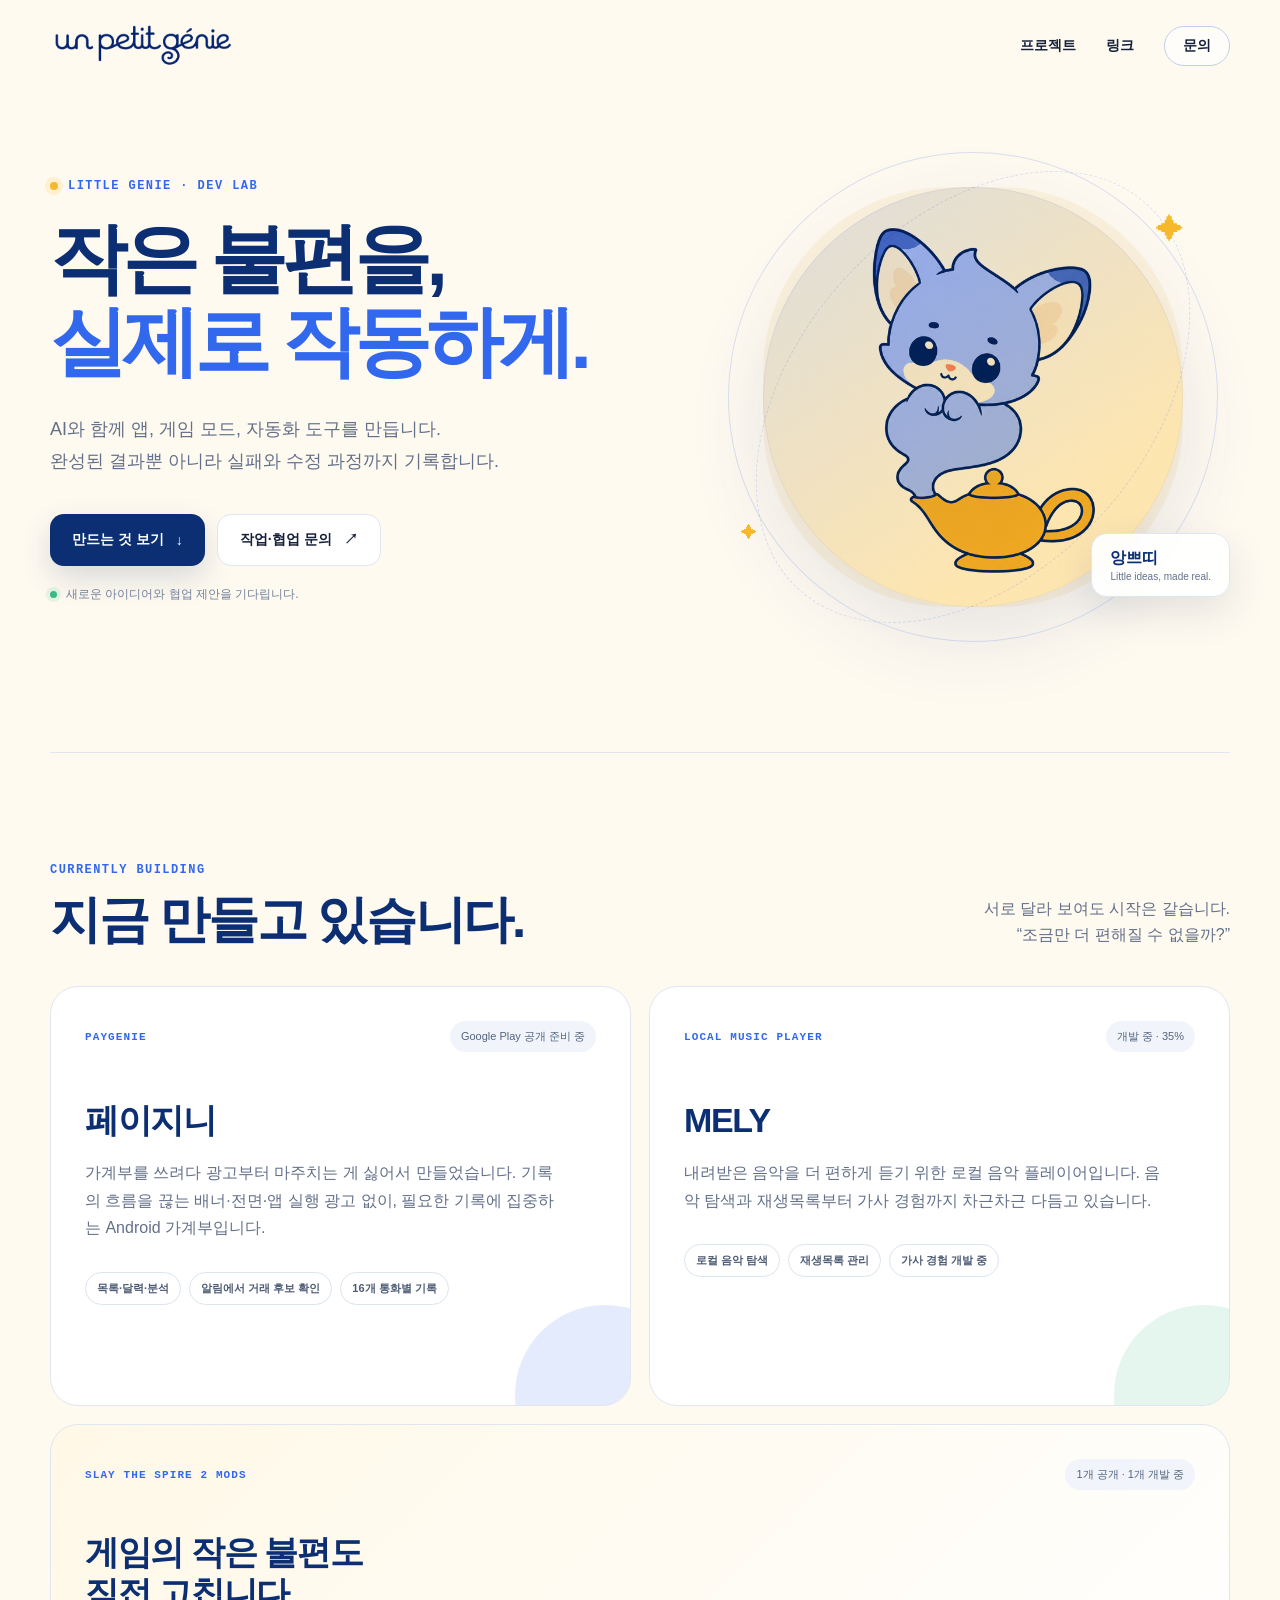
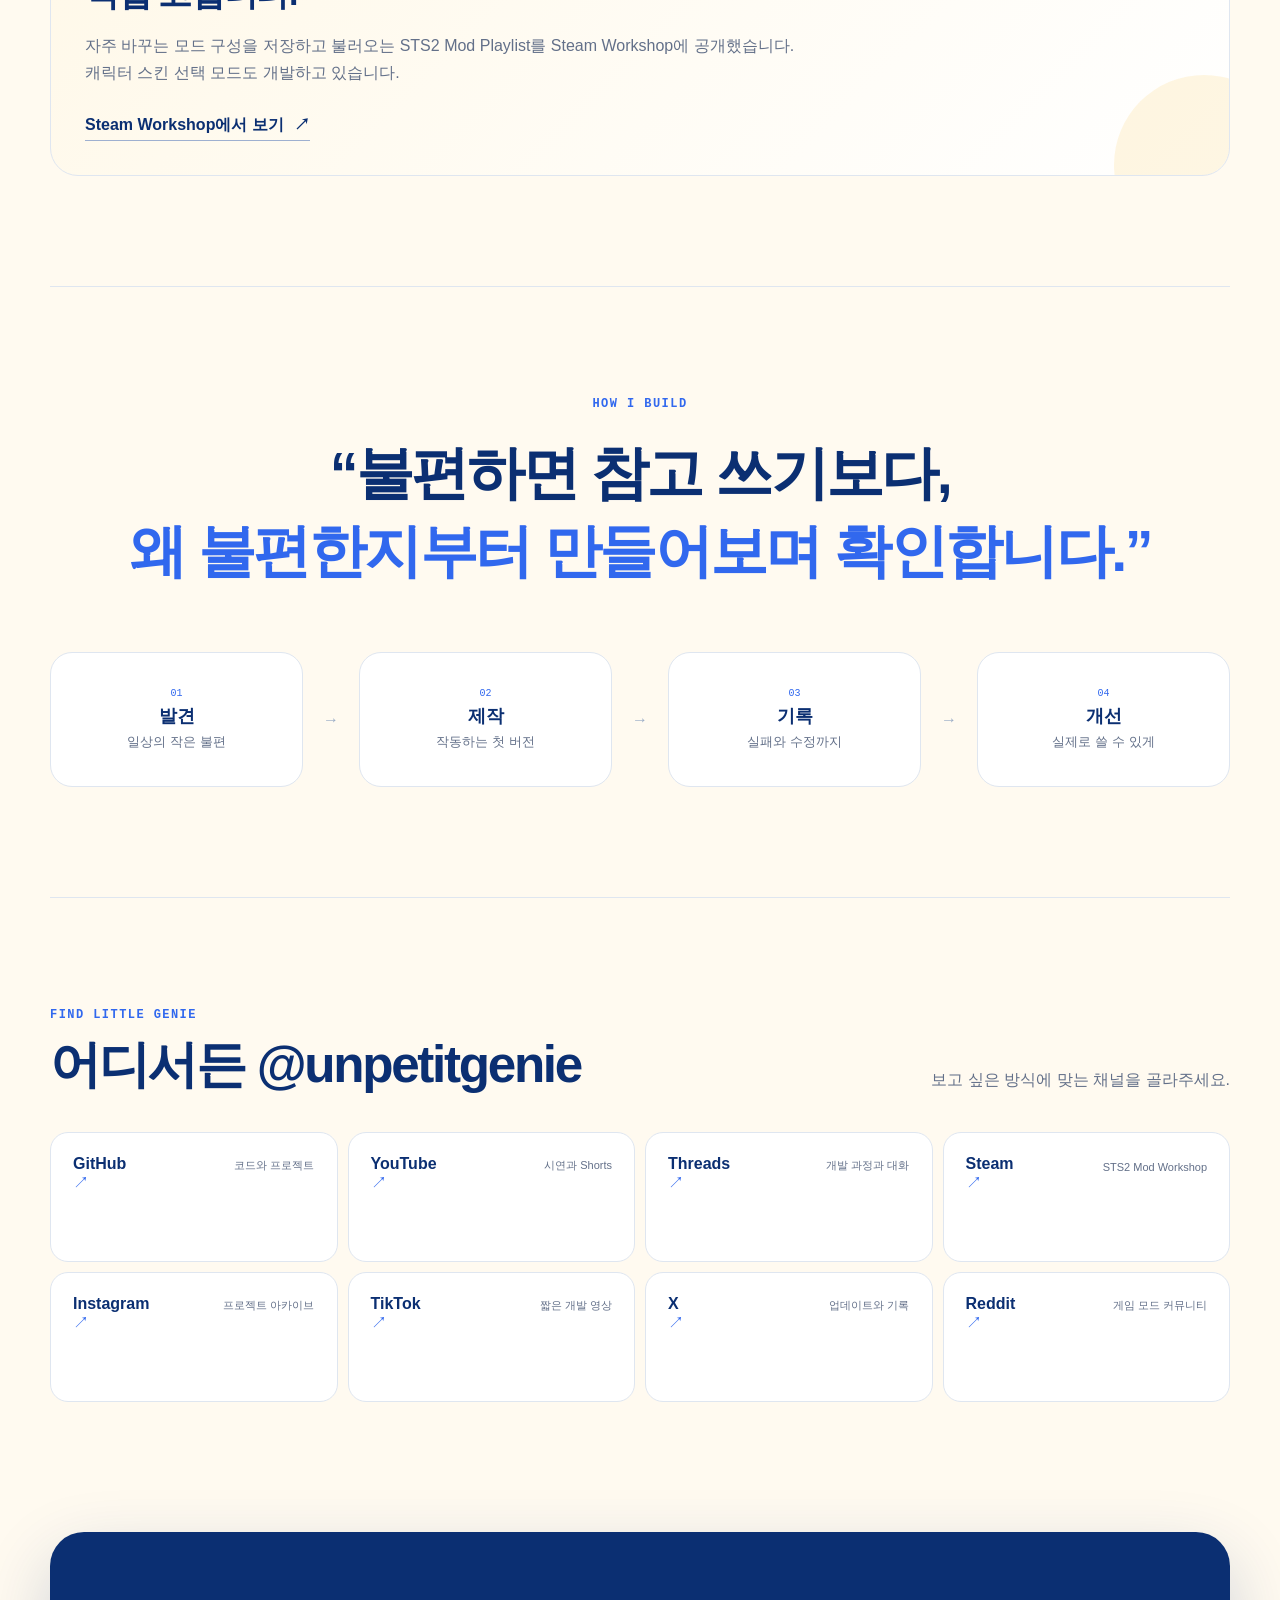
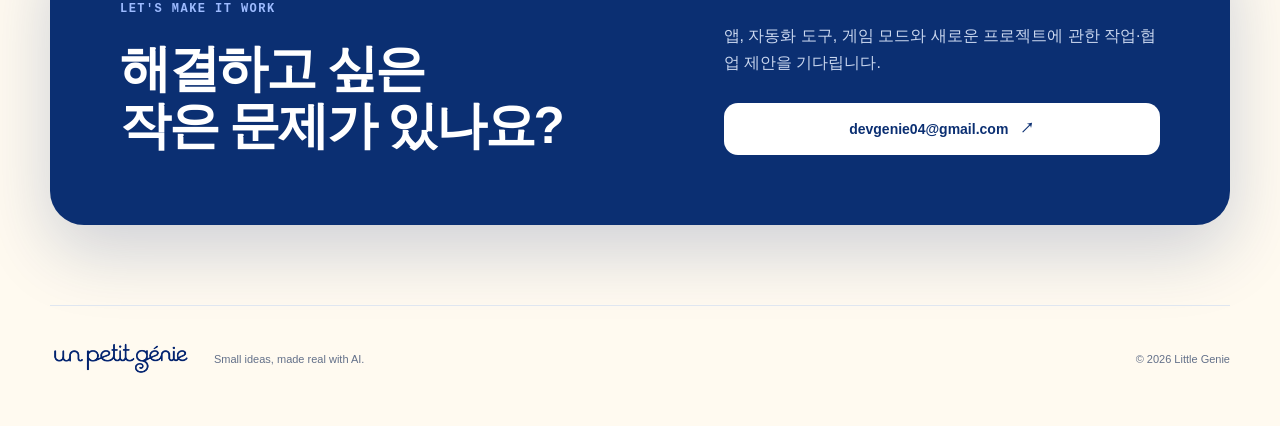
==== index.html @ a275d4e3 "Launch Little Genie portfolio" ====
<!doctype html>
<html lang="ko">
  <head>
    <meta charset="utf-8" />
    <meta name="viewport" content="width=device-width, initial-scale=1" />
    <title>리틀지니 | 작은 불편을 실제로 작동하게</title>
    <meta name="description" content="AI와 함께 앱, 게임 모드, 자동화 도구를 만드는 한국 개발자 리틀지니의 공식 허브입니다." />
    <meta name="theme-color" content="#fffaf0" />
    <link rel="canonical" href="https://unpetitgenie.github.io/" />
    <link rel="icon" href="/assets/mascot.png" />
    <link rel="apple-touch-icon" href="/assets/mascot.png" />
    <link rel="stylesheet" href="/styles.css" />

    <meta property="og:type" content="website" />
    <meta property="og:locale" content="ko_KR" />
    <meta property="og:title" content="리틀지니 | 작은 불편을 실제로 작동하게" />
    <meta property="og:description" content="앱, 게임 모드, 자동화 도구를 만드는 개발자 리틀지니의 공식 허브" />
    <meta property="og:url" content="https://unpetitgenie.github.io/" />
    <meta property="og:image" content="https://unpetitgenie.github.io/assets/og.png" />
    <meta property="og:image:width" content="1731" />
    <meta property="og:image:height" content="909" />
    <meta property="og:image:alt" content="리틀지니 공식 허브" />

    <meta name="twitter:card" content="summary_large_image" />
    <meta name="twitter:title" content="리틀지니 | 작은 불편을 실제로 작동하게" />
    <meta name="twitter:description" content="앱, 게임 모드, 자동화 도구를 만드는 개발자 리틀지니의 공식 허브" />
    <meta name="twitter:image" content="https://unpetitgenie.github.io/assets/og.png" />
  </head>
  <body>
    <main>
      <nav class="topbar" aria-label="주요 메뉴">
        <a class="brand" href="#top" aria-label="리틀지니 홈">
          <img src="/assets/wordmark.png" alt="un petit génie" />
        </a>
        <div class="nav-links">
          <a href="#projects">프로젝트</a>
          <a href="#links">링크</a>
          <a class="nav-contact" href="mailto:devgenie04@gmail.com">문의</a>
        </div>
      </nav>

      <section class="hero" id="top">
        <div class="hero-copy">
          <p class="eyebrow"><span></span> LITTLE GENIE · DEV LAB</p>
          <h1>작은 불편을,<br /><strong>실제로 작동하게.</strong></h1>
          <p class="hero-description">
            <span>AI와 함께 앱, 게임 모드, 자동화 도구를 만듭니다.</span>
            <span>완성된 결과뿐 아니라 실패와 수정 과정까지 기록합니다.</span>
          </p>
          <div class="hero-actions">
            <a class="button primary" href="#projects">만드는 것 보기 <span aria-hidden="true">↓</span></a>
            <a class="button secondary" href="mailto:devgenie04@gmail.com">작업·협업 문의 <span aria-hidden="true">↗</span></a>
          </div>
          <p class="availability"><span></span> 새로운 아이디어와 협업 제안을 기다립니다.</p>
        </div>

        <div class="mascot-stage" aria-label="램프에서 나온 여우 지니 캐릭터 앙쁘띠">
          <div class="orbit orbit-one"></div>
          <div class="orbit orbit-two"></div>
          <div class="spark spark-one">✦</div>
          <div class="spark spark-two">✦</div>
          <img src="/assets/mascot.png" alt="램프에서 나온 파란 여우 지니 캐릭터 앙쁘띠" />
          <div class="mascot-note">
            <span>앙쁘띠</span>
            <small>Little ideas, made real.</small>
          </div>
        </div>
      </section>

      <section class="section projects-section" id="projects">
        <div class="section-heading">
          <div>
            <p class="section-kicker">CURRENTLY BUILDING</p>
            <h2>지금 만들고 있습니다.</h2>
          </div>
          <p>서로 달라 보여도 시작은 같습니다.<br />“조금만 더 편해질 수 없을까?”</p>
        </div>

        <div class="project-grid">
          <article class="project-card blue">
            <div class="project-topline">
              <p>PAYGENIE</p>
              <span>Google Play 공개 준비 중</span>
            </div>
            <h3>페이지니</h3>
            <p class="project-description">가계부를 쓰려다 광고부터 마주치는 게 싫어서 만들었습니다. 기록의 흐름을 끊는 배너·전면·앱 실행 광고 없이, 필요한 기록에 집중하는 Android 가계부입니다.</p>
            <ul>
              <li>목록·달력·분석</li>
              <li>알림에서 거래 후보 확인</li>
              <li>16개 통화별 기록</li>
            </ul>
          </article>

          <article class="project-card mint">
            <div class="project-topline">
              <p>LOCAL MUSIC PLAYER</p>
              <span>개발 중 · 35%</span>
            </div>
            <h3>MELY</h3>
            <p class="project-description">내려받은 음악을 더 편하게 듣기 위한 로컬 음악 플레이어입니다. 음악 탐색과 재생목록부터 가사 경험까지 차근차근 다듬고 있습니다.</p>
            <ul>
              <li>로컬 음악 탐색</li>
              <li>재생목록 관리</li>
              <li>가사 경험 개발 중</li>
            </ul>
          </article>

          <article class="project-card gold mod-card">
            <div class="project-topline">
              <p>SLAY THE SPIRE 2 MODS</p>
              <span>1개 공개 · 1개 개발 중</span>
            </div>
            <h3>게임의 작은 불편도<br />직접 고칩니다.</h3>
            <p class="project-description">자주 바꾸는 모드 구성을 저장하고 불러오는 STS2 Mod Playlist를 Steam Workshop에 공개했습니다. 캐릭터 스킨 선택 모드도 개발하고 있습니다.</p>
            <a class="inline-link" href="https://steamcommunity.com/sharedfiles/filedetails/?id=3778488727" target="_blank" rel="noreferrer">Steam Workshop에서 보기 <span aria-hidden="true">↗</span></a>
          </article>
        </div>
      </section>

      <section class="section philosophy">
        <p class="section-kicker">HOW I BUILD</p>
        <blockquote>
          <span>“불편하면 참고 쓰기보다,</span>
          <strong>왜 불편한지부터 만들어보며 확인합니다.”</strong>
        </blockquote>
        <div class="process-row" aria-label="개발 과정">
          <div><span>01</span><strong>발견</strong><small>일상의 작은 불편</small></div>
          <i aria-hidden="true">→</i>
          <div><span>02</span><strong>제작</strong><small>작동하는 첫 버전</small></div>
          <i aria-hidden="true">→</i>
          <div><span>03</span><strong>기록</strong><small>실패와 수정까지</small></div>
          <i aria-hidden="true">→</i>
          <div><span>04</span><strong>개선</strong><small>실제로 쓸 수 있게</small></div>
        </div>
      </section>

      <section class="section links-section" id="links">
        <div class="section-heading links-heading">
          <div>
            <p class="section-kicker">FIND LITTLE GENIE</p>
            <h2>어디서든 @unpetitgenie</h2>
          </div>
          <p>보고 싶은 방식에 맞는 채널을 골라주세요.</p>
        </div>
        <div class="social-grid">
          <a href="https://github.com/unpetitgenie" target="_blank" rel="noreferrer"><span class="social-name">GitHub</span><span class="social-detail">코드와 프로젝트</span><span aria-hidden="true">↗</span></a>
          <a href="https://www.youtube.com/@unpetitgenie" target="_blank" rel="noreferrer"><span class="social-name">YouTube</span><span class="social-detail">시연과 Shorts</span><span aria-hidden="true">↗</span></a>
          <a href="https://www.threads.com/@unpetitgenie" target="_blank" rel="noreferrer"><span class="social-name">Threads</span><span class="social-detail">개발 과정과 대화</span><span aria-hidden="true">↗</span></a>
          <a href="https://steamcommunity.com/sharedfiles/filedetails/?id=3778488727" target="_blank" rel="noreferrer"><span class="social-name">Steam</span><span class="social-detail">STS2 Mod Workshop</span><span aria-hidden="true">↗</span></a>
          <a href="https://www.instagram.com/unpetitgenie/" target="_blank" rel="noreferrer"><span class="social-name">Instagram</span><span class="social-detail">프로젝트 아카이브</span><span aria-hidden="true">↗</span></a>
          <a href="https://www.tiktok.com/@unpetit_genie" target="_blank" rel="noreferrer"><span class="social-name">TikTok</span><span class="social-detail">짧은 개발 영상</span><span aria-hidden="true">↗</span></a>
          <a href="https://x.com/unpetitgenie" target="_blank" rel="noreferrer"><span class="social-name">X</span><span class="social-detail">업데이트와 기록</span><span aria-hidden="true">↗</span></a>
          <a href="https://www.reddit.com/user/unpetitgenie/" target="_blank" rel="noreferrer"><span class="social-name">Reddit</span><span class="social-detail">게임 모드 커뮤니티</span><span aria-hidden="true">↗</span></a>
        </div>
      </section>

      <section class="contact-section">
        <div>
          <p class="section-kicker">LET&apos;S MAKE IT WORK</p>
          <h2>해결하고 싶은<br />작은 문제가 있나요?</h2>
        </div>
        <div class="contact-copy">
          <p>앱, 자동화 도구, 게임 모드와 새로운 프로젝트에 관한 작업·협업 제안을 기다립니다.</p>
          <a class="button contact-button" href="mailto:devgenie04@gmail.com">devgenie04@gmail.com <span aria-hidden="true">↗</span></a>
        </div>
      </section>

      <footer>
        <img src="/assets/wordmark.png" alt="un petit génie" />
        <p>Small ideas, made real with AI.</p>
        <span>© 2026 Little Genie</span>
      </footer>
    </main>
  </body>
</html>
---- styles.css ----
:root {
  --cream: #fffaf0;
  --paper: #ffffff;
  --navy: #0b2f72;
  --blue: #3168ee;
  --periwinkle: #8ca9f2;
  --ink: #15213a;
  --muted: #637089;
  --line: #dfe6f0;
  --gold: #f6b92c;
  --mint: #39b987;
}

* { box-sizing: border-box; }
html { scroll-behavior: smooth; }
body {
  margin: 0;
  background: var(--cream);
  color: var(--ink);
  font-family: -apple-system, BlinkMacSystemFont, "Apple SD Gothic Neo", "Noto Sans KR", "Segoe UI", sans-serif;
  -webkit-font-smoothing: antialiased;
}
a { color: inherit; text-decoration: none; }
button, a { -webkit-tap-highlight-color: transparent; }
main { overflow: hidden; }
h1, h2, h3, blockquote { word-break: keep-all; overflow-wrap: break-word; }

.topbar {
  width: min(1180px, calc(100% - 48px));
  height: 92px;
  margin: 0 auto;
  display: flex;
  align-items: center;
  justify-content: space-between;
  position: relative;
  z-index: 10;
}
.brand img { width: 184px; height: auto; display: block; }
.nav-links { display: flex; align-items: center; gap: 30px; font-size: 14px; font-weight: 650; }
.nav-links a { transition: color .2s ease; }
.nav-links a:hover { color: var(--blue); }
.nav-contact { padding: 10px 18px; border: 1px solid #bfd0ee; border-radius: 999px; background: rgba(255,255,255,.6); }

.hero {
  width: min(1180px, calc(100% - 48px));
  min-height: 660px;
  margin: 0 auto;
  display: grid;
  grid-template-columns: 1.08fr .92fr;
  align-items: center;
  gap: 64px;
  padding: 42px 0 92px;
}
.eyebrow, .section-kicker {
  font-family: ui-monospace, SFMono-Regular, Menlo, Monaco, Consolas, monospace;
  color: var(--blue);
  font-size: 12px;
  font-weight: 750;
  letter-spacing: .12em;
  margin: 0 0 24px;
}
.eyebrow { display: flex; align-items: center; gap: 10px; }
.eyebrow span { width: 8px; height: 8px; border-radius: 50%; background: var(--gold); box-shadow: 0 0 0 5px rgba(246,185,44,.16); }
.hero h1 {
  margin: 0;
  color: var(--navy);
  font-size: clamp(54px, 6vw, 82px);
  line-height: 1.08;
  letter-spacing: -.065em;
  font-weight: 720;
}
.hero h1 strong { color: var(--blue); font-weight: inherit; }
.hero-description { color: var(--muted); font-size: 18px; line-height: 1.8; margin: 30px 0 0; }
.hero-description span { display: block; }
.hero-actions { display: flex; gap: 12px; margin-top: 36px; }
.button {
  display: inline-flex;
  align-items: center;
  justify-content: center;
  gap: 12px;
  min-height: 52px;
  padding: 0 22px;
  border-radius: 14px;
  font-size: 14px;
  font-weight: 750;
  transition: transform .2s ease, box-shadow .2s ease, background .2s ease;
}
.button:hover { transform: translateY(-2px); }
.primary { color: white; background: var(--navy); box-shadow: 0 12px 30px rgba(11,47,114,.16); }
.primary:hover { box-shadow: 0 16px 34px rgba(11,47,114,.23); }
.secondary { background: var(--paper); border: 1px solid var(--line); }
.availability { display: flex; align-items: center; gap: 9px; color: #71809a; font-size: 12px; margin-top: 20px; }
.availability span { width: 7px; height: 7px; border-radius: 50%; background: var(--mint); box-shadow: 0 0 0 4px rgba(57,185,135,.12); }

.mascot-stage {
  position: relative;
  min-height: 510px;
  display: flex;
  align-items: center;
  justify-content: center;
  isolation: isolate;
}
.mascot-stage::before {
  content: "";
  position: absolute;
  width: 420px;
  height: 420px;
  border-radius: 50%;
  background: linear-gradient(145deg, #dfe8ff, #fff2cc 75%);
  box-shadow: inset 0 0 0 1px rgba(49,104,238,.08), 0 30px 80px rgba(39,69,131,.12);
  z-index: -2;
}
.mascot-stage img { width: min(420px, 85%); border-radius: 44%; mix-blend-mode: multiply; display: block; }
.orbit { position: absolute; border: 1px solid rgba(49,104,238,.18); border-radius: 50%; z-index: -1; }
.orbit-one { width: 490px; height: 490px; transform: rotate(-12deg); }
.orbit-two { width: 350px; height: 520px; transform: rotate(42deg); border-style: dashed; }
.spark { position: absolute; color: var(--gold); font-size: 28px; }
.spark-one { top: 72px; right: 46px; }
.spark-two { bottom: 110px; left: 24px; font-size: 16px; }
.mascot-note {
  position: absolute;
  right: 0;
  bottom: 55px;
  background: rgba(255,255,255,.92);
  border: 1px solid var(--line);
  border-radius: 16px;
  padding: 14px 18px;
  box-shadow: 0 15px 40px rgba(27,50,92,.12);
  display: flex;
  flex-direction: column;
  gap: 2px;
}
.mascot-note span { color: var(--navy); font-weight: 800; }
.mascot-note small { color: var(--muted); font-size: 10px; }

.section { width: min(1180px, calc(100% - 48px)); margin: 0 auto; padding: 110px 0; }
.projects-section { border-top: 1px solid var(--line); }
.section-heading { display: flex; justify-content: space-between; gap: 40px; align-items: end; margin-bottom: 38px; }
.section-heading .section-kicker { margin-bottom: 14px; }
.section-heading h2, .contact-section h2 { color: var(--navy); font-size: clamp(36px, 4vw, 56px); line-height: 1.12; letter-spacing: -.045em; margin: 0; }
.section-heading > p { color: var(--muted); line-height: 1.65; margin: 0; text-align: right; }
.project-grid { display: grid; grid-template-columns: repeat(2, 1fr); gap: 18px; }
.project-card {
  min-height: 420px;
  padding: 34px;
  border: 1px solid var(--line);
  border-radius: 28px;
  background: var(--paper);
  position: relative;
  overflow: hidden;
  transition: transform .25s ease, box-shadow .25s ease;
}
.project-card::after { content: ""; position: absolute; width: 180px; height: 180px; border-radius: 50%; right: -65px; bottom: -80px; opacity: .13; }
.project-card.blue::after { background: var(--blue); }
.project-card.mint::after { background: var(--mint); }
.project-card.gold::after { background: var(--gold); }
.project-card:hover { transform: translateY(-4px); box-shadow: 0 22px 50px rgba(19,42,85,.09); }
.project-topline { display: flex; justify-content: space-between; align-items: center; gap: 14px; }
.project-topline p { margin: 0; font-family: ui-monospace, SFMono-Regular, Menlo, Monaco, Consolas, monospace; font-size: 11px; color: var(--blue); font-weight: 750; letter-spacing: .1em; }
.project-topline span { font-size: 11px; color: #52637f; padding: 8px 11px; background: #f1f5fb; border-radius: 999px; }
.project-card h3 { color: var(--navy); font-size: 34px; line-height: 1.2; letter-spacing: -.04em; margin: 48px 0 18px; }
.project-description { color: var(--muted); line-height: 1.72; margin: 0; max-width: 94%; }
.project-card ul { list-style: none; display: flex; flex-wrap: wrap; gap: 8px; padding: 0; margin: 30px 0 0; }
.project-card li { font-size: 11px; font-weight: 650; color: #4d5c75; border: 1px solid #dbe4f1; border-radius: 999px; padding: 8px 11px; }
.mod-card { grid-column: 1 / -1; min-height: 350px; background: linear-gradient(135deg, #fff8e7, #fff); }
.mod-card h3 { margin-top: 42px; }
.mod-card .project-description { max-width: 720px; }
.inline-link { display: inline-flex; align-items: center; gap: 10px; color: var(--navy); font-weight: 800; margin-top: 28px; border-bottom: 1px solid #9eb0d0; padding-bottom: 4px; }

.philosophy { text-align: center; border-top: 1px solid var(--line); }
.philosophy blockquote { color: var(--navy); font-size: clamp(34px, 4.5vw, 58px); font-weight: 650; line-height: 1.35; letter-spacing: -.045em; margin: 18px auto 62px; }
.philosophy blockquote > span,
.philosophy blockquote > strong { display: block; }
.philosophy blockquote strong { color: var(--blue); }
.process-row { display: grid; grid-template-columns: 1fr auto 1fr auto 1fr auto 1fr; gap: 20px; align-items: center; }
.process-row div { display: flex; flex-direction: column; gap: 5px; min-height: 135px; align-items: center; justify-content: center; border-radius: 22px; background: var(--paper); border: 1px solid var(--line); }
.process-row span { font-family: ui-monospace, SFMono-Regular, Menlo, Monaco, Consolas, monospace; font-size: 10px; color: var(--blue); }
.process-row strong { color: var(--navy); font-size: 18px; }
.process-row small { color: var(--muted); }
.process-row i { font-style: normal; color: #9badc7; }

.links-section { border-top: 1px solid var(--line); }
.social-grid { display: grid; grid-template-columns: repeat(4, 1fr); gap: 10px; }
.social-grid a {
  min-height: 130px;
  padding: 22px;
  display: grid;
  grid-template-columns: 1fr auto;
  grid-template-rows: auto 1fr;
  border: 1px solid var(--line);
  border-radius: 18px;
  background: var(--paper);
  transition: transform .2s ease, border-color .2s ease;
}
.social-grid a:hover { transform: translateY(-3px); border-color: #aebfe0; }
.social-name { color: var(--navy); font-weight: 800; }
.social-detail { color: var(--muted); font-size: 11px; align-self: end; }
.social-grid a > span:last-child { color: var(--blue); }

.contact-section {
  width: min(1180px, calc(100% - 48px));
  margin: 20px auto 80px;
  padding: 70px;
  border-radius: 34px;
  color: white;
  background: var(--navy);
  display: grid;
  grid-template-columns: 1.1fr .9fr;
  gap: 70px;
  align-items: end;
  box-shadow: 0 26px 70px rgba(11,47,114,.2);
}
.contact-section .section-kicker { color: #9dbbff; }
.contact-section h2 { color: white; }
.contact-copy p { color: #cad7ef; line-height: 1.7; margin: 0 0 26px; }
.contact-button { background: white; color: var(--navy); width: 100%; }

footer { width: min(1180px, calc(100% - 48px)); margin: 0 auto; padding: 36px 0 50px; border-top: 1px solid var(--line); display: flex; align-items: center; gap: 24px; color: var(--muted); font-size: 11px; }
footer img { width: 140px; height: auto; }
footer p { flex: 1; }

@media (max-width: 900px) {
  .hero { grid-template-columns: 1fr; gap: 10px; padding-top: 50px; }
  .hero-copy { text-align: center; }
  .eyebrow, .availability, .hero-actions { justify-content: center; }
  .mascot-stage { min-height: 480px; }
  .project-grid { grid-template-columns: 1fr; }
  .mod-card { grid-column: auto; }
  .social-grid { grid-template-columns: repeat(2, 1fr); }
  .contact-section { grid-template-columns: 1fr; gap: 36px; }
}

@media (max-width: 620px) {
  .topbar { width: calc(100% - 34px); height: 74px; }
  .brand img { width: 136px; }
  .nav-links { gap: 14px; font-size: 12px; }
  .nav-links a:first-child { display: none; }
  .nav-contact { padding: 8px 12px; }
  .hero, .section, .contact-section, footer { width: calc(100% - 34px); }
  .hero { min-height: auto; padding: 62px 0 70px; }
  .hero h1 { font-size: clamp(36px, 10.5vw, 42px); line-height: 1.12; }
  .hero-description { font-size: 15px; line-height: 1.7; }
  .hero-description span + span { margin-top: 3px; }
  .hero-actions { flex-direction: column; }
  .availability { font-size: 11px; }
  .mascot-stage { min-height: 390px; margin-top: 22px; }
  .mascot-stage::before { width: 320px; height: 320px; }
  .mascot-stage img { width: 310px; }
  .orbit-one { width: 350px; height: 350px; }
  .orbit-two { width: 270px; height: 380px; }
  .mascot-note { right: 4px; bottom: 24px; }
  .section { padding: 76px 0; }
  .section-heading { display: block; margin-bottom: 28px; }
  .section-heading > p { text-align: left; margin-top: 18px; font-size: 13px; }
  .project-card { padding: 25px; border-radius: 22px; min-height: 390px; }
  .project-topline { align-items: flex-start; }
  .project-topline span { flex-shrink: 0; white-space: nowrap; padding: 7px 9px; font-size: 10px; }
  .project-card h3 { font-size: 29px; margin-top: 40px; }
  .project-description { max-width: 100%; font-size: 14px; }
  .process-row { grid-template-columns: repeat(2, 1fr); }
  .process-row i { display: none; }
  .process-row div { min-height: 120px; }
  .social-grid { grid-template-columns: 1fr; }
  .social-grid a { min-height: 104px; }
  .contact-section { padding: 42px 26px; border-radius: 26px; margin-bottom: 52px; }
  .contact-section h2 { font-size: 38px; }
  .contact-button { font-size: 12px; padding: 0 14px; }
  footer { flex-wrap: wrap; gap: 10px 18px; }
  footer p { width: 100%; flex-basis: 100%; order: 3; }
  .philosophy blockquote { font-size: clamp(28px, 7.5vw, 31px); line-height: 1.45; }
}

@media (prefers-reduced-motion: reduce) {
  html { scroll-behavior: auto; }
  *, *::before, *::after { transition: none !important; }
}
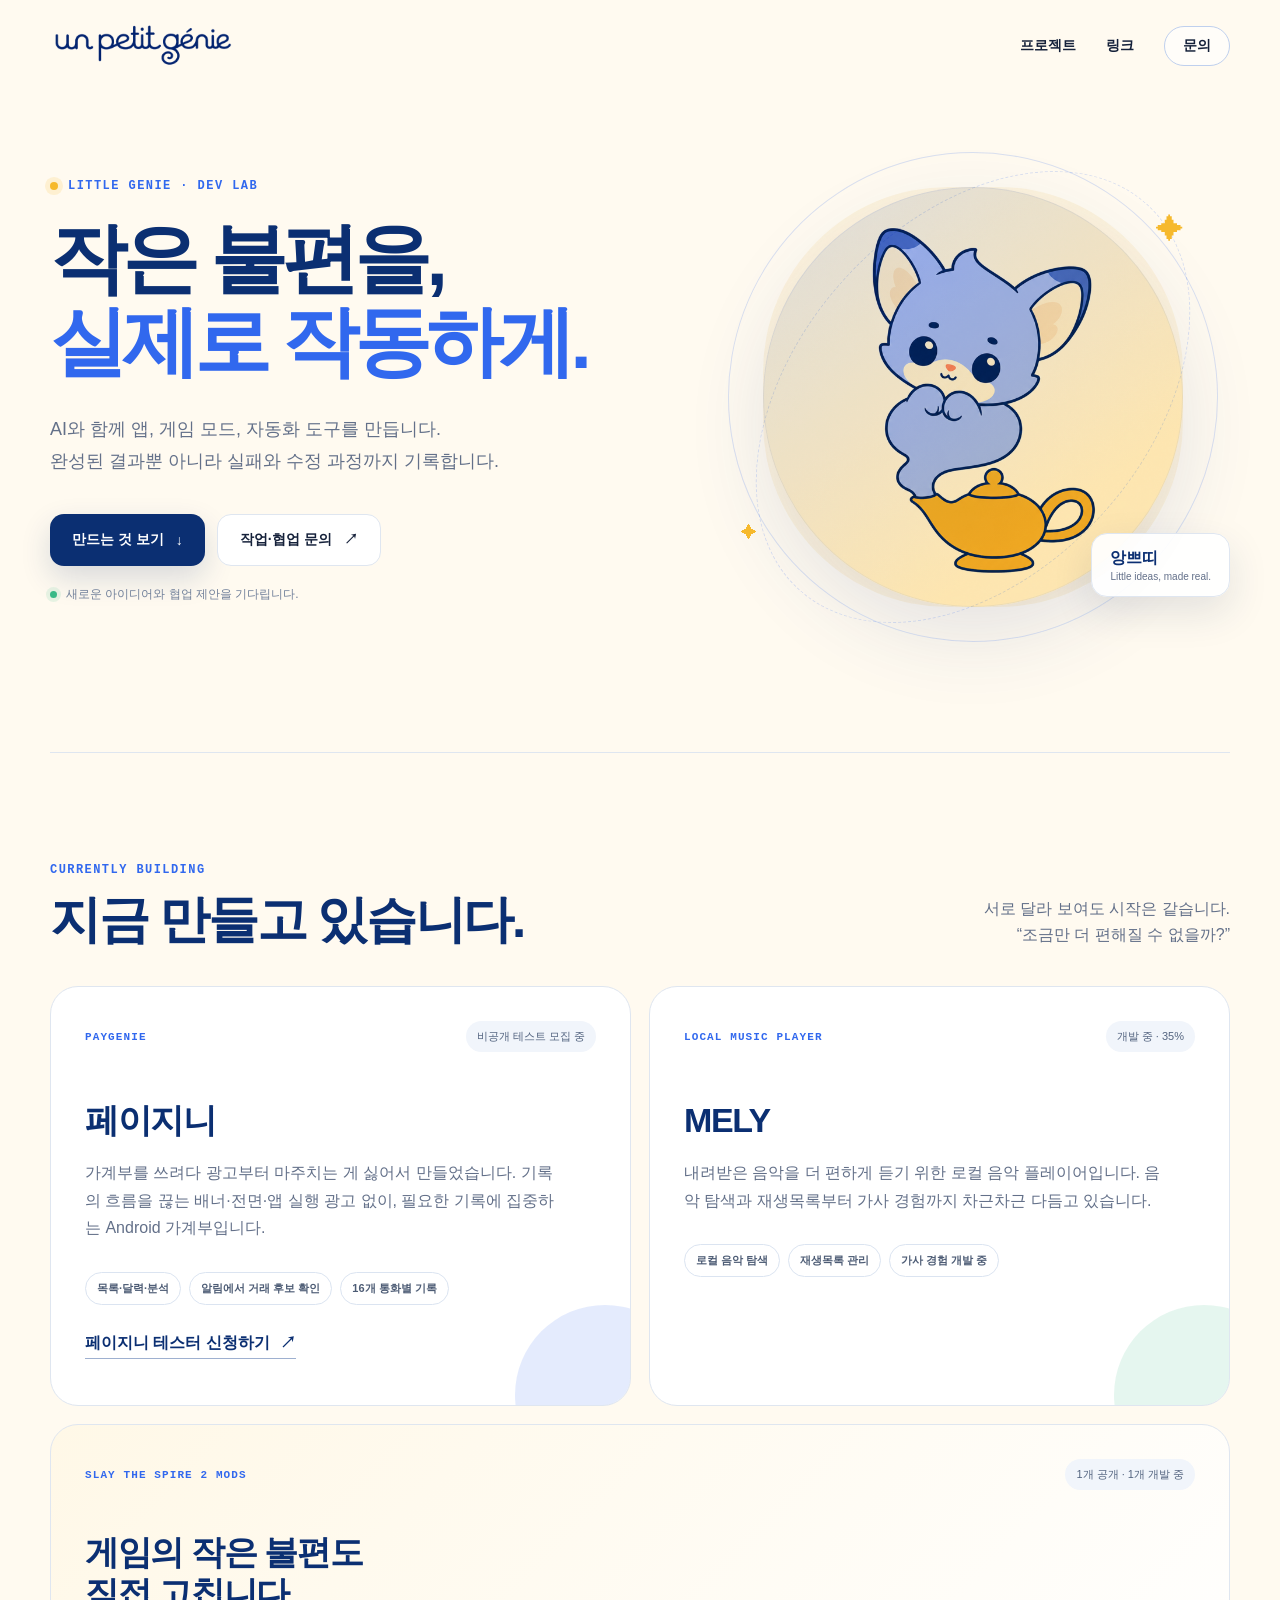
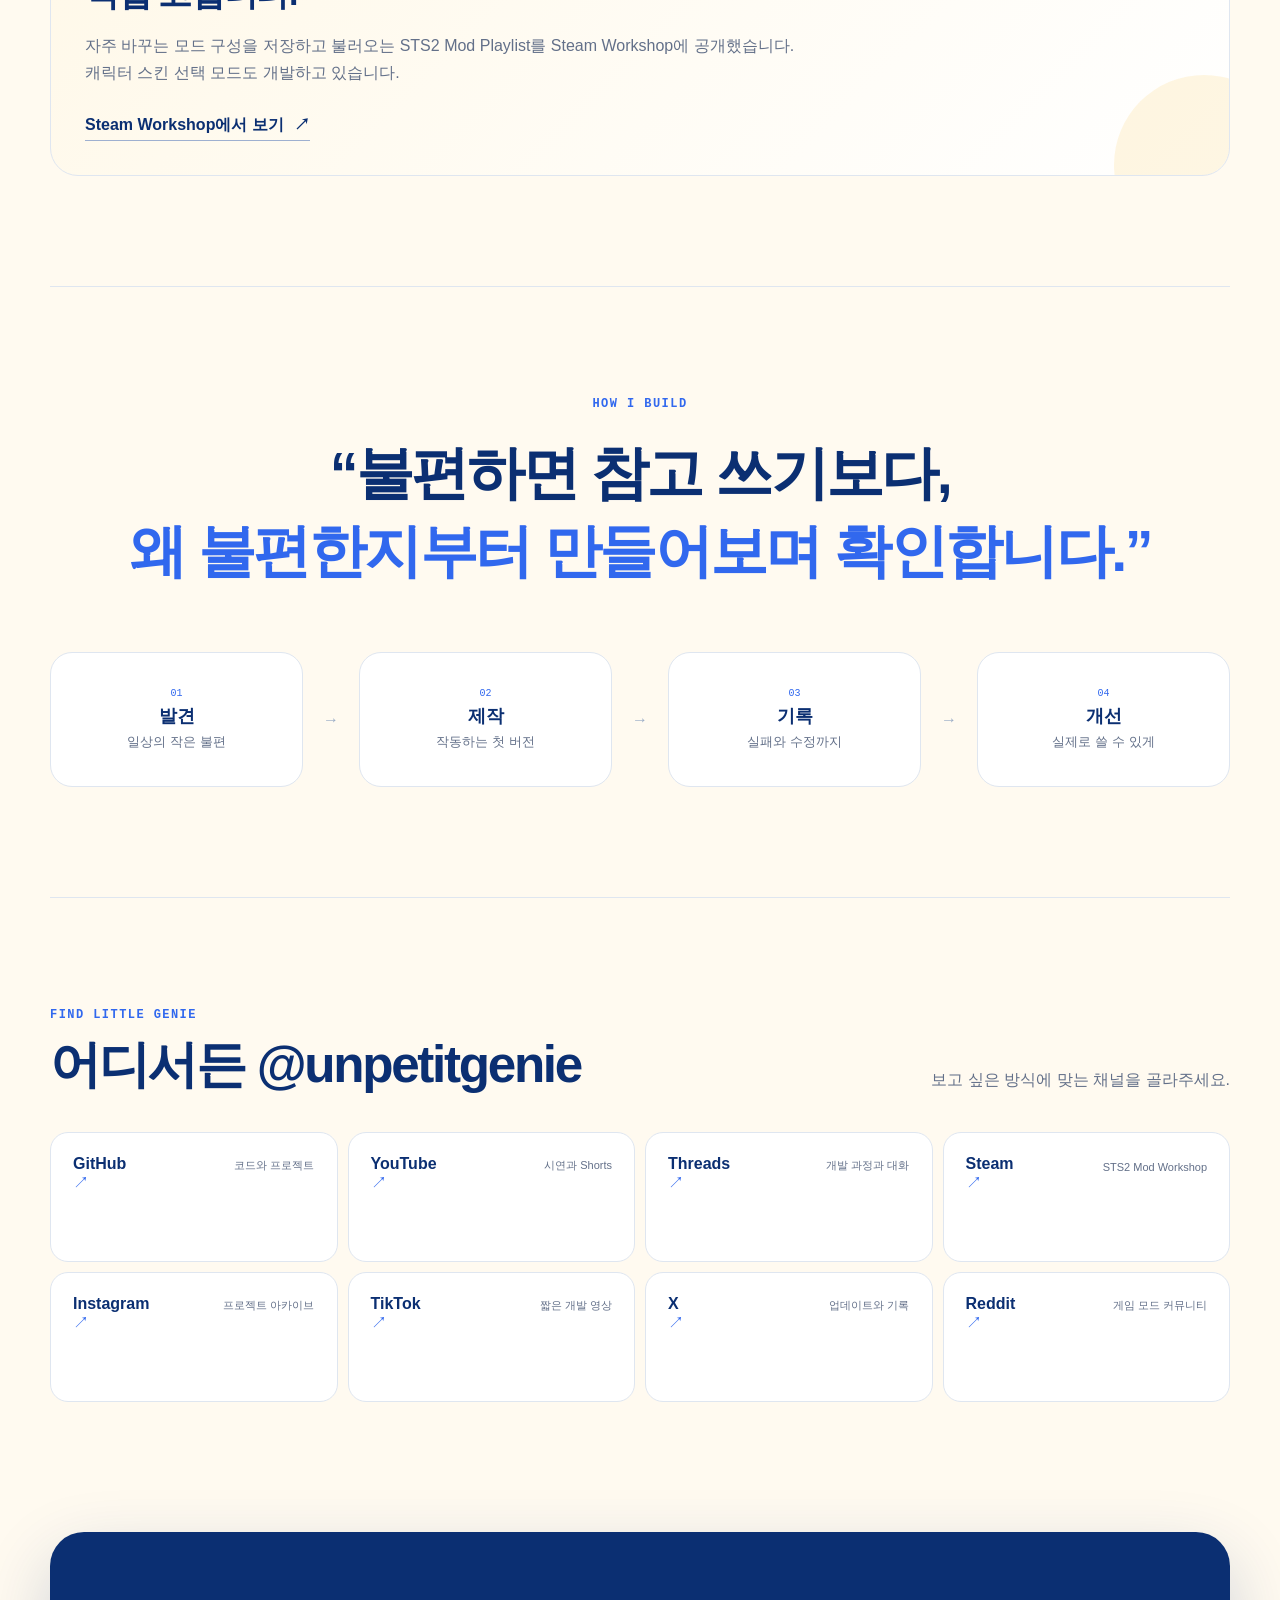
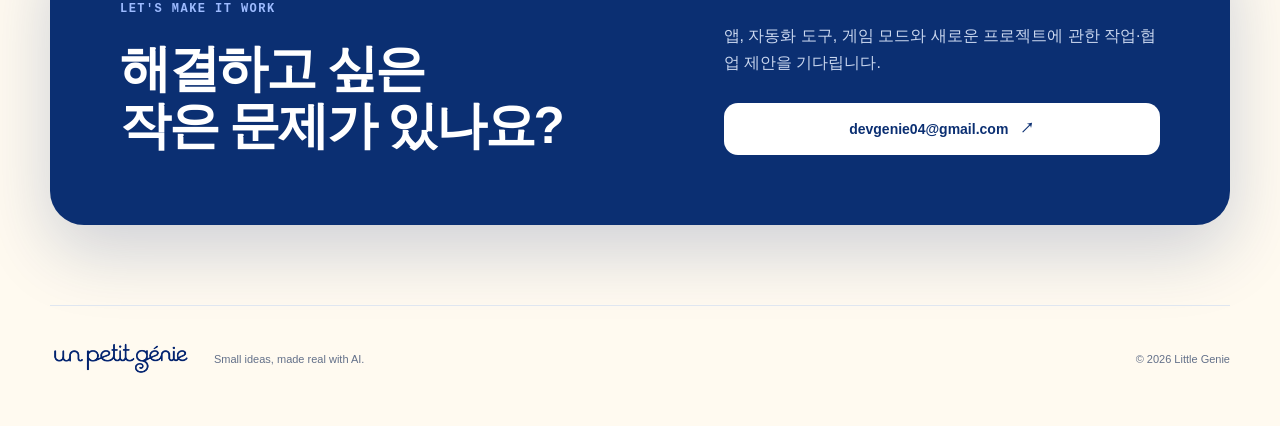
==== commit a4b12ac9: "Add PayGenie closed-test signup" ====
--- a/index.html
+++ b/index.html
@@ -80,7 +80,7 @@
           <article class="project-card blue">
             <div class="project-topline">
               <p>PAYGENIE</p>
-              <span>Google Play 공개 준비 중</span>
+              <span>비공개 테스트 모집 중</span>
             </div>
             <h3>페이지니</h3>
             <p class="project-description">가계부를 쓰려다 광고부터 마주치는 게 싫어서 만들었습니다. 기록의 흐름을 끊는 배너·전면·앱 실행 광고 없이, 필요한 기록에 집중하는 Android 가계부입니다.</p>
@@ -89,6 +89,7 @@
               <li>알림에서 거래 후보 확인</li>
               <li>16개 통화별 기록</li>
             </ul>
+            <a class="inline-link" href="https://forms.gle/cPivHp7GnPF5fY8t8" target="_blank" rel="noreferrer">페이지니 테스터 신청하기 <span aria-hidden="true">↗</span></a>
           </article>
 
           <article class="project-card mint">
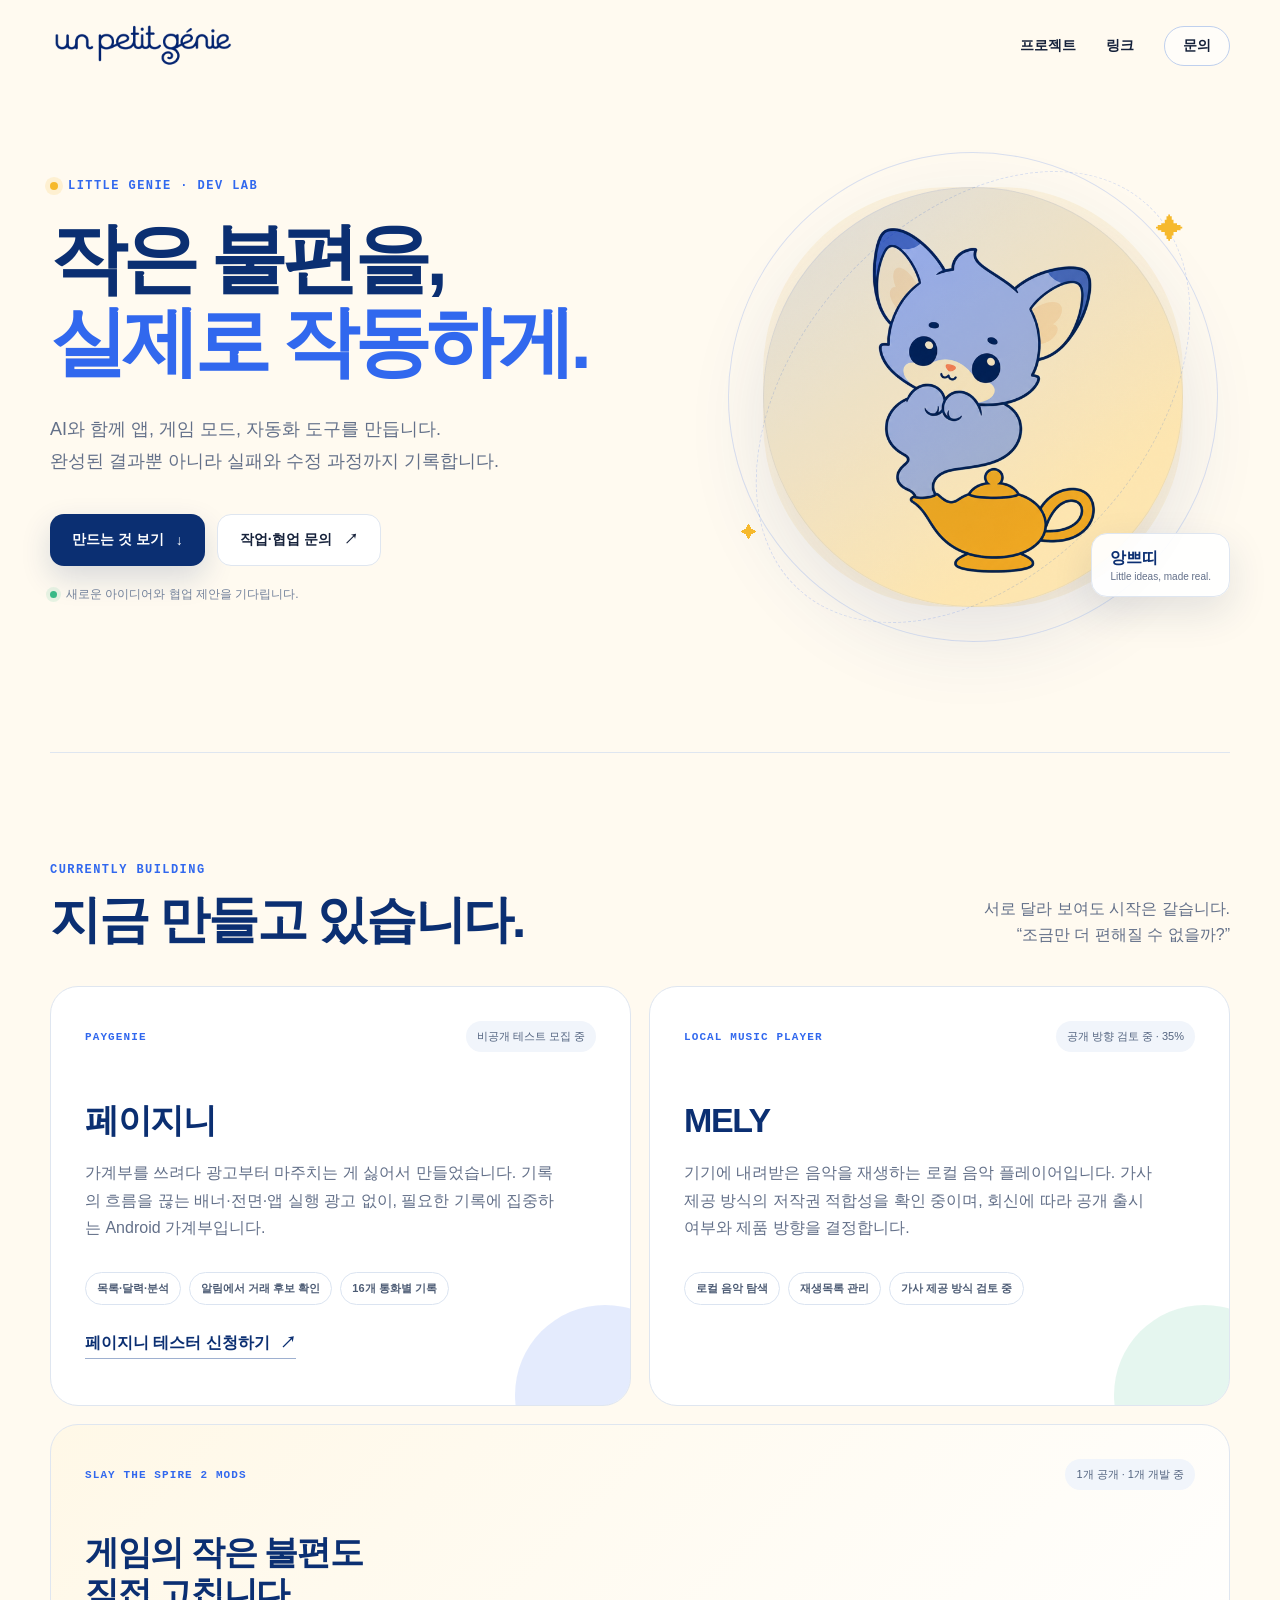
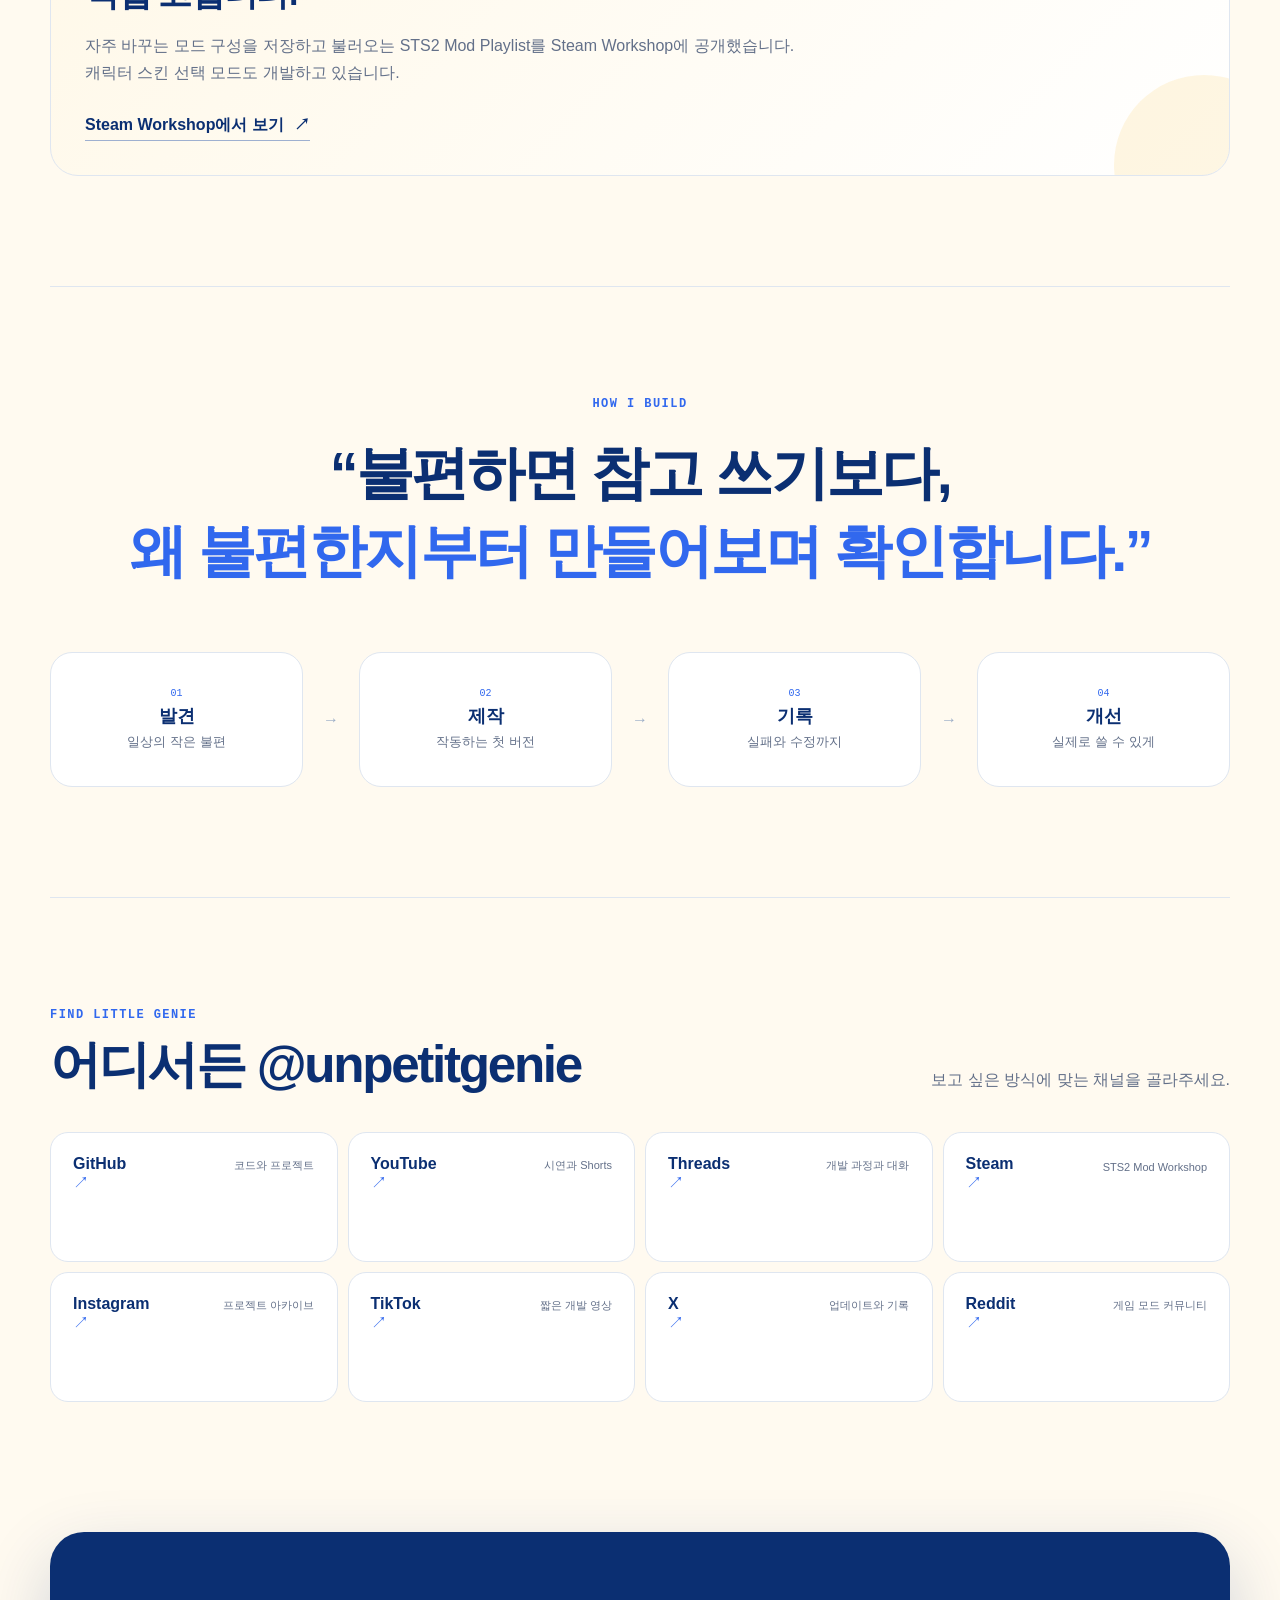
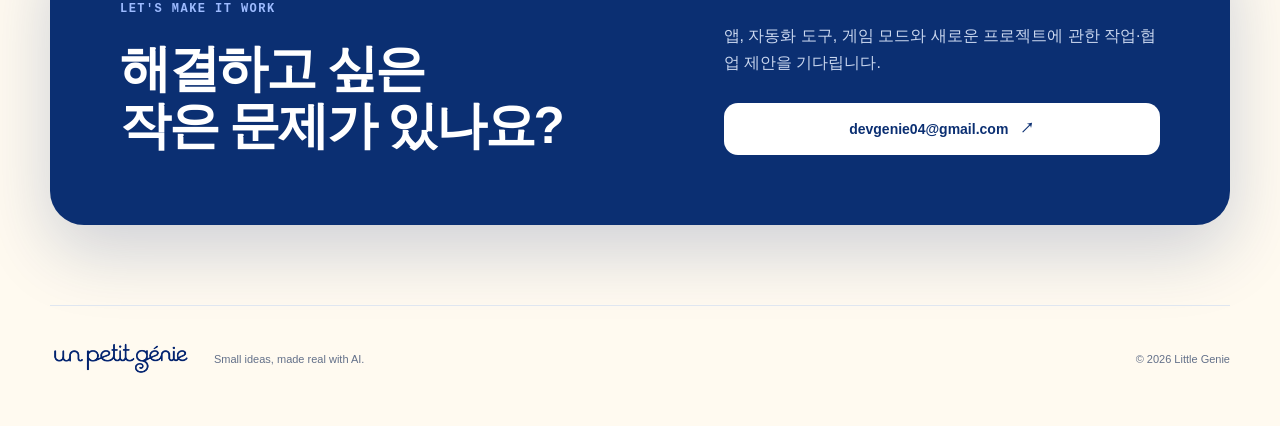
==== commit e0253756: "Update MELY public status" ====
--- a/index.html
+++ b/index.html
@@ -95,14 +95,14 @@
           <article class="project-card mint">
             <div class="project-topline">
               <p>LOCAL MUSIC PLAYER</p>
-              <span>개발 중 · 35%</span>
+              <span>공개 방향 검토 중 · 35%</span>
             </div>
             <h3>MELY</h3>
-            <p class="project-description">내려받은 음악을 더 편하게 듣기 위한 로컬 음악 플레이어입니다. 음악 탐색과 재생목록부터 가사 경험까지 차근차근 다듬고 있습니다.</p>
+            <p class="project-description">기기에 내려받은 음악을 재생하는 로컬 음악 플레이어입니다. 가사 제공 방식의 저작권 적합성을 확인 중이며, 회신에 따라 공개 출시 여부와 제품 방향을 결정합니다.</p>
             <ul>
               <li>로컬 음악 탐색</li>
               <li>재생목록 관리</li>
-              <li>가사 경험 개발 중</li>
+              <li>가사 제공 방식 검토 중</li>
             </ul>
           </article>
 
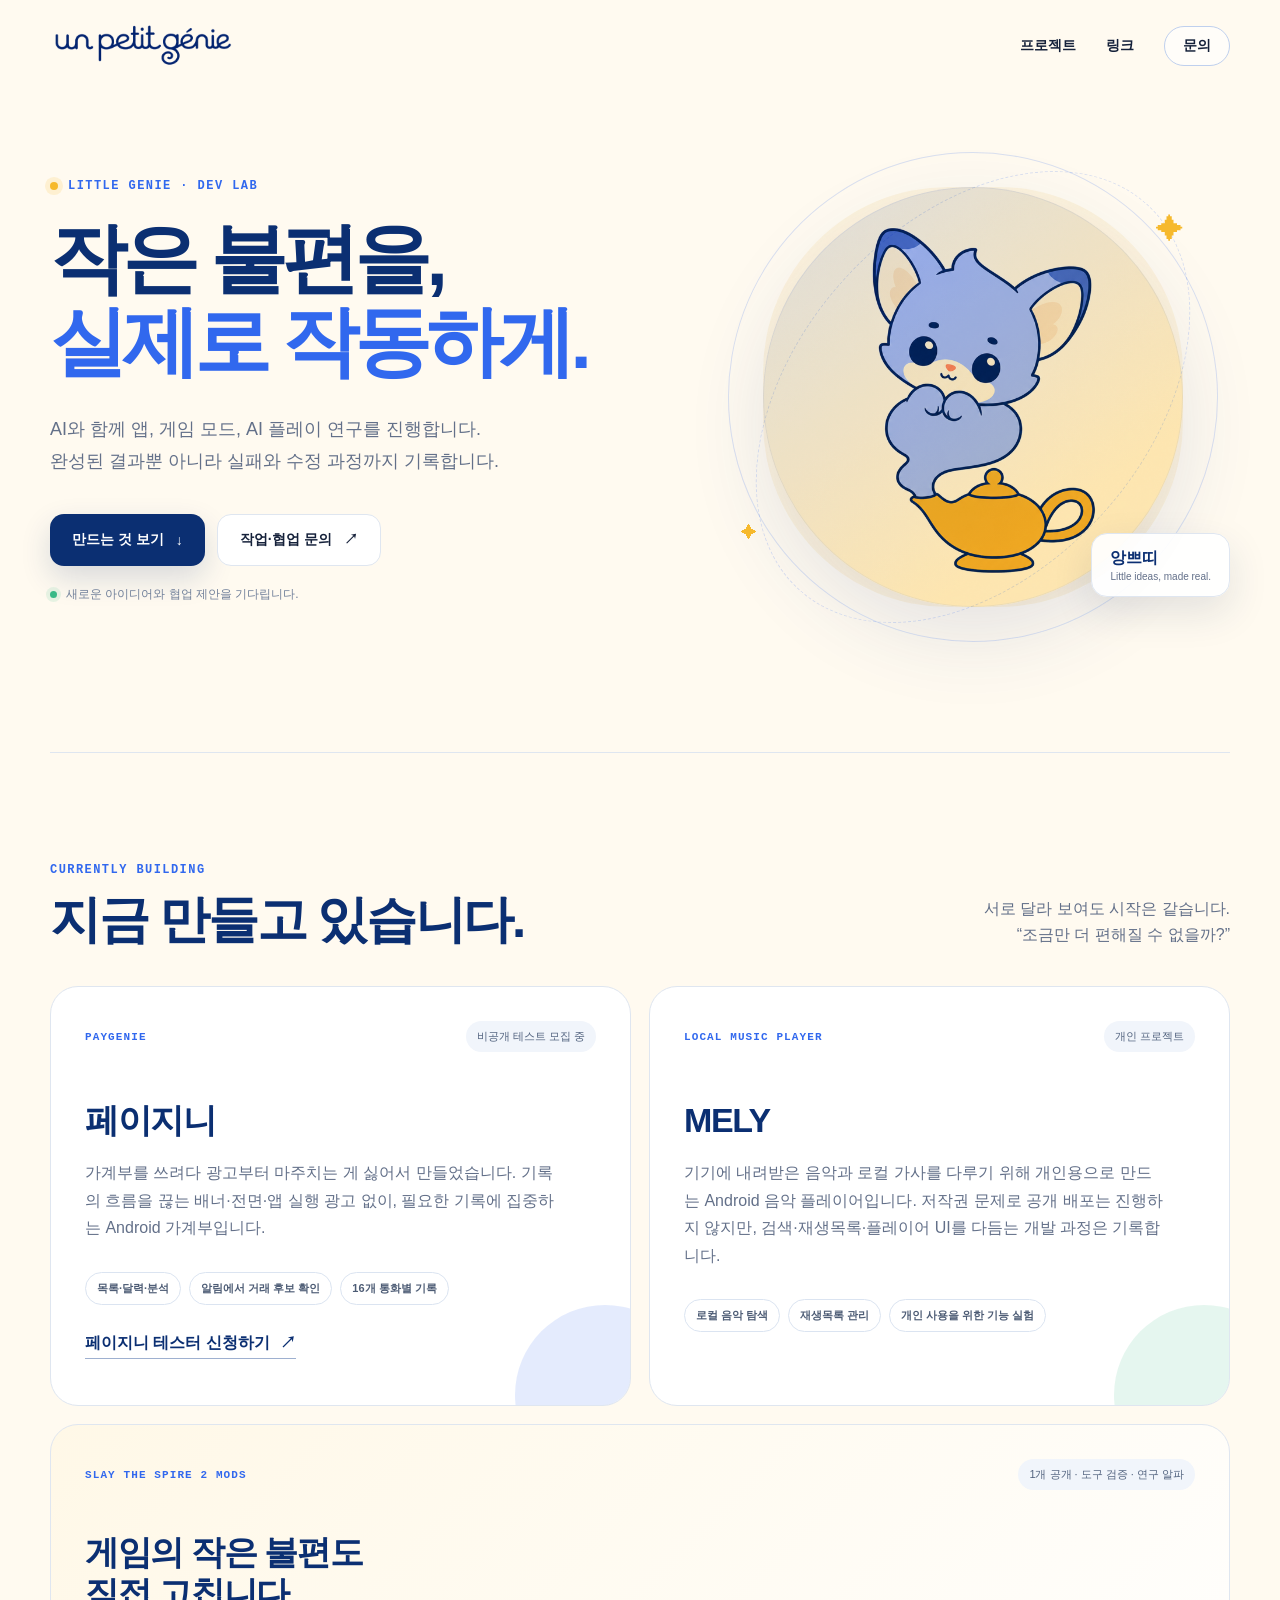
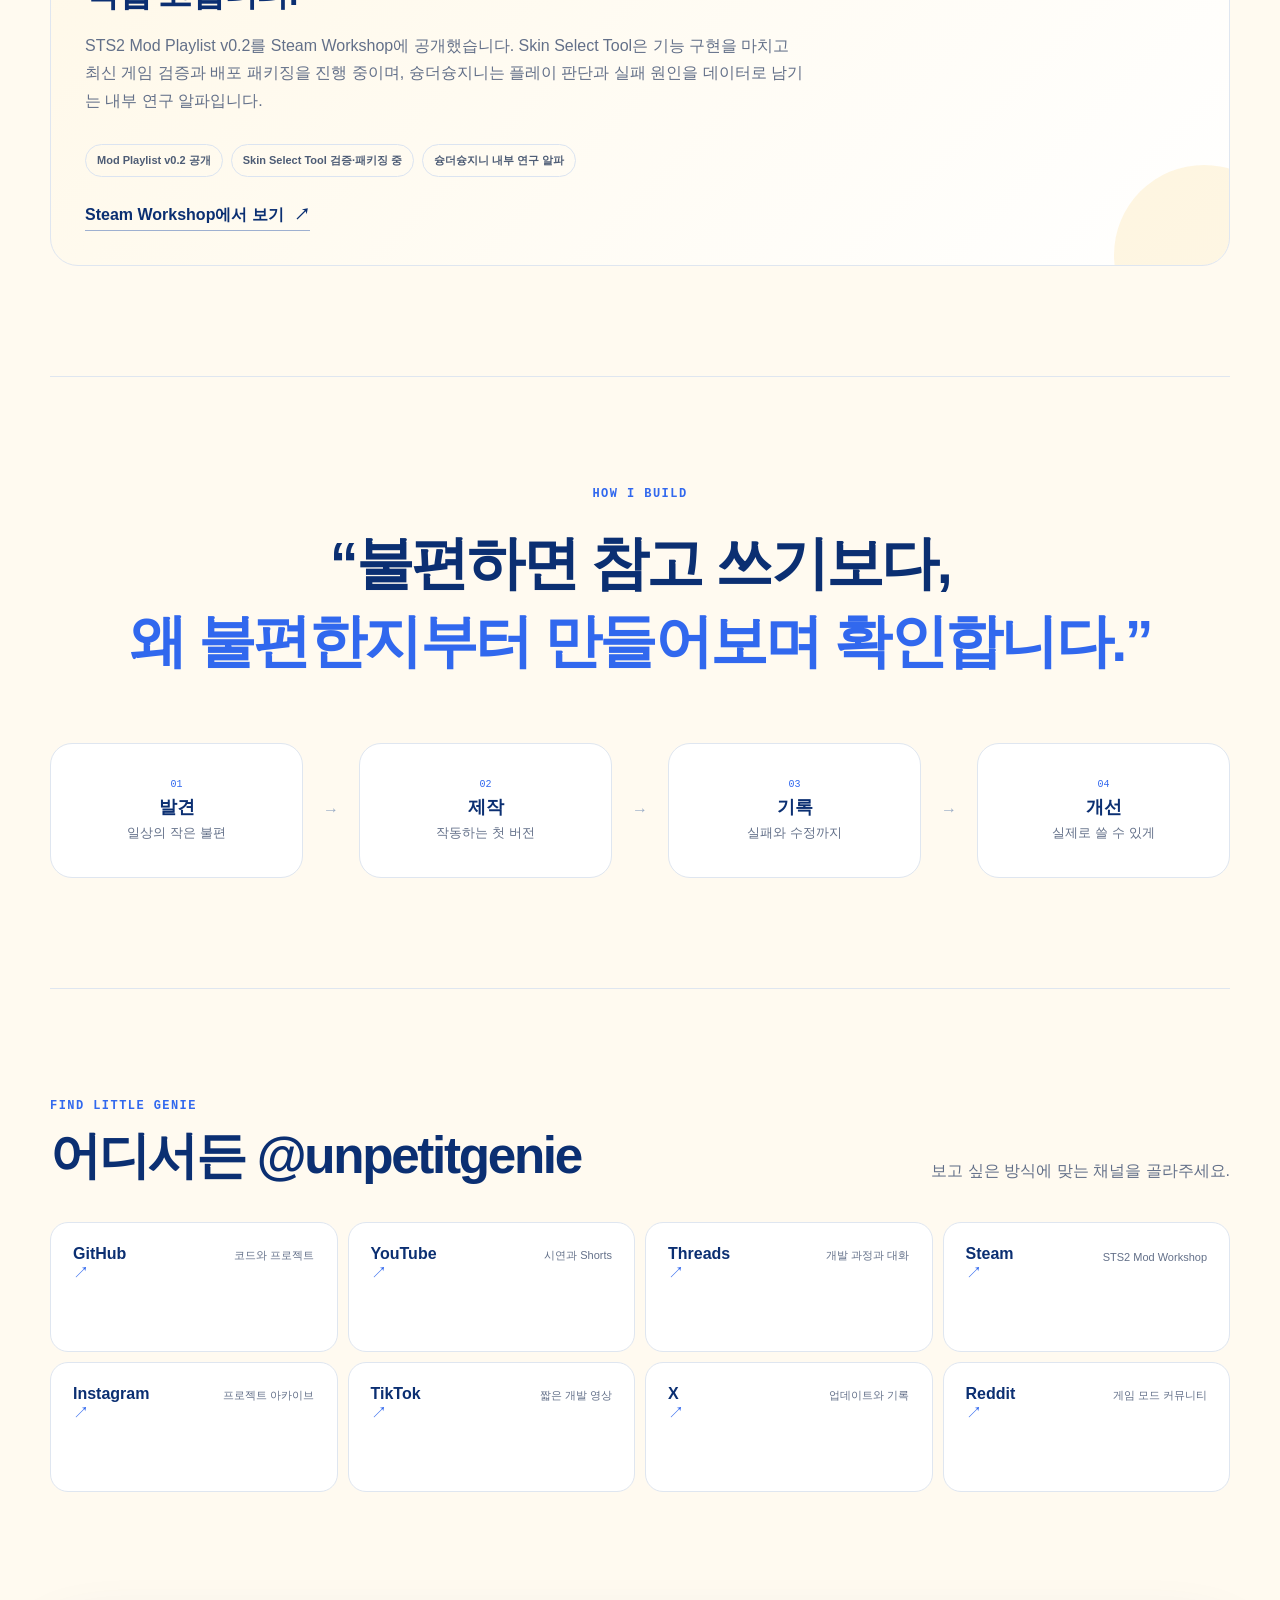
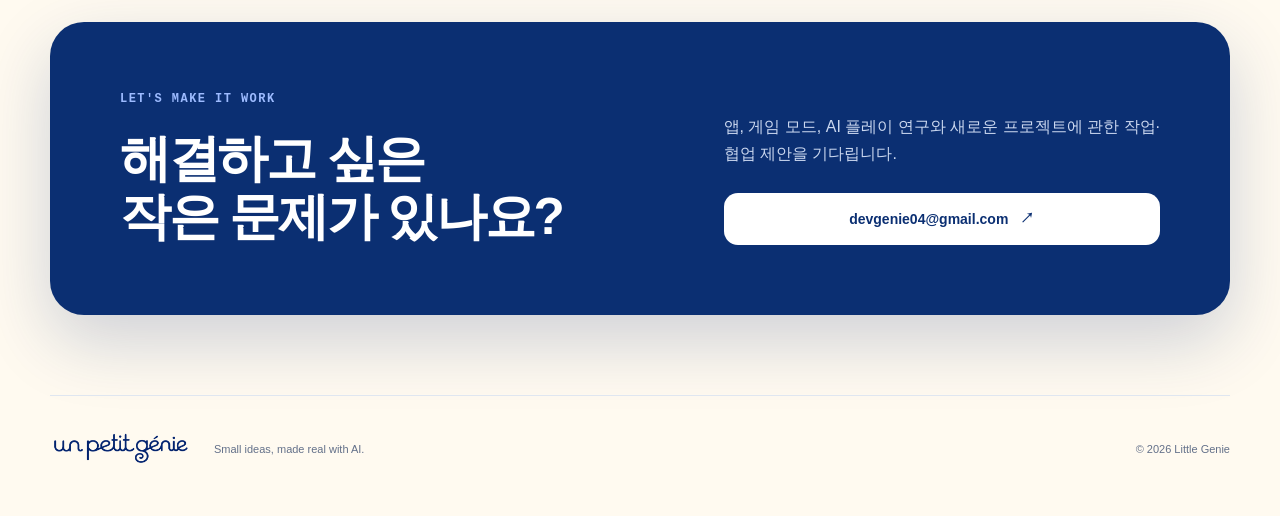
==== commit 824d9096: "Update current project status" ====
--- a/index.html
+++ b/index.html
@@ -4,7 +4,7 @@
     <meta charset="utf-8" />
     <meta name="viewport" content="width=device-width, initial-scale=1" />
     <title>리틀지니 | 작은 불편을 실제로 작동하게</title>
-    <meta name="description" content="AI와 함께 앱, 게임 모드, 자동화 도구를 만드는 한국 개발자 리틀지니의 공식 허브입니다." />
+    <meta name="description" content="AI와 함께 앱, 게임 모드, AI 플레이 연구를 진행하는 한국 개발자 리틀지니의 공식 허브입니다." />
     <meta name="theme-color" content="#fffaf0" />
     <link rel="canonical" href="https://unpetitgenie.github.io/" />
     <link rel="icon" href="/assets/mascot.png" />
@@ -14,7 +14,7 @@
     <meta property="og:type" content="website" />
     <meta property="og:locale" content="ko_KR" />
     <meta property="og:title" content="리틀지니 | 작은 불편을 실제로 작동하게" />
-    <meta property="og:description" content="앱, 게임 모드, 자동화 도구를 만드는 개발자 리틀지니의 공식 허브" />
+    <meta property="og:description" content="앱, 게임 모드, AI 플레이 연구를 진행하는 개발자 리틀지니의 공식 허브" />
     <meta property="og:url" content="https://unpetitgenie.github.io/" />
     <meta property="og:image" content="https://unpetitgenie.github.io/assets/og.png" />
     <meta property="og:image:width" content="1731" />
@@ -23,7 +23,7 @@
 
     <meta name="twitter:card" content="summary_large_image" />
     <meta name="twitter:title" content="리틀지니 | 작은 불편을 실제로 작동하게" />
-    <meta name="twitter:description" content="앱, 게임 모드, 자동화 도구를 만드는 개발자 리틀지니의 공식 허브" />
+    <meta name="twitter:description" content="앱, 게임 모드, AI 플레이 연구를 진행하는 개발자 리틀지니의 공식 허브" />
     <meta name="twitter:image" content="https://unpetitgenie.github.io/assets/og.png" />
   </head>
   <body>
@@ -44,7 +44,7 @@
           <p class="eyebrow"><span></span> LITTLE GENIE · DEV LAB</p>
           <h1>작은 불편을,<br /><strong>실제로 작동하게.</strong></h1>
           <p class="hero-description">
-            <span>AI와 함께 앱, 게임 모드, 자동화 도구를 만듭니다.</span>
+            <span>AI와 함께 앱, 게임 모드, AI 플레이 연구를 진행합니다.</span>
             <span>완성된 결과뿐 아니라 실패와 수정 과정까지 기록합니다.</span>
           </p>
           <div class="hero-actions">
@@ -95,24 +95,29 @@
           <article class="project-card mint">
             <div class="project-topline">
               <p>LOCAL MUSIC PLAYER</p>
-              <span>공개 방향 검토 중 · 35%</span>
+              <span>개인 프로젝트</span>
             </div>
             <h3>MELY</h3>
-            <p class="project-description">기기에 내려받은 음악을 재생하는 로컬 음악 플레이어입니다. 가사 제공 방식의 저작권 적합성을 확인 중이며, 회신에 따라 공개 출시 여부와 제품 방향을 결정합니다.</p>
+            <p class="project-description">기기에 내려받은 음악과 로컬 가사를 다루기 위해 개인용으로 만드는 Android 음악 플레이어입니다. 저작권 문제로 공개 배포는 진행하지 않지만, 검색·재생목록·플레이어 UI를 다듬는 개발 과정은 기록합니다.</p>
             <ul>
               <li>로컬 음악 탐색</li>
               <li>재생목록 관리</li>
-              <li>가사 제공 방식 검토 중</li>
+              <li>개인 사용을 위한 기능 실험</li>
             </ul>
           </article>
 
           <article class="project-card gold mod-card">
             <div class="project-topline">
               <p>SLAY THE SPIRE 2 MODS</p>
-              <span>1개 공개 · 1개 개발 중</span>
+              <span>1개 공개 · 도구 검증 · 연구 알파</span>
             </div>
             <h3>게임의 작은 불편도<br />직접 고칩니다.</h3>
-            <p class="project-description">자주 바꾸는 모드 구성을 저장하고 불러오는 STS2 Mod Playlist를 Steam Workshop에 공개했습니다. 캐릭터 스킨 선택 모드도 개발하고 있습니다.</p>
+            <p class="project-description">STS2 Mod Playlist v0.2를 Steam Workshop에 공개했습니다. Skin Select Tool은 기능 구현을 마치고 최신 게임 검증과 배포 패키징을 진행 중이며, 슝더슝지니는 플레이 판단과 실패 원인을 데이터로 남기는 내부 연구 알파입니다.</p>
+            <ul>
+              <li>Mod Playlist v0.2 공개</li>
+              <li>Skin Select Tool 검증·패키징 중</li>
+              <li>슝더슝지니 내부 연구 알파</li>
+            </ul>
             <a class="inline-link" href="https://steamcommunity.com/sharedfiles/filedetails/?id=3778488727" target="_blank" rel="noreferrer">Steam Workshop에서 보기 <span aria-hidden="true">↗</span></a>
           </article>
         </div>
@@ -161,7 +166,7 @@
           <h2>해결하고 싶은<br />작은 문제가 있나요?</h2>
         </div>
         <div class="contact-copy">
-          <p>앱, 자동화 도구, 게임 모드와 새로운 프로젝트에 관한 작업·협업 제안을 기다립니다.</p>
+          <p>앱, 게임 모드, AI 플레이 연구와 새로운 프로젝트에 관한 작업·협업 제안을 기다립니다.</p>
           <a class="button contact-button" href="mailto:devgenie04@gmail.com">devgenie04@gmail.com <span aria-hidden="true">↗</span></a>
         </div>
       </section>
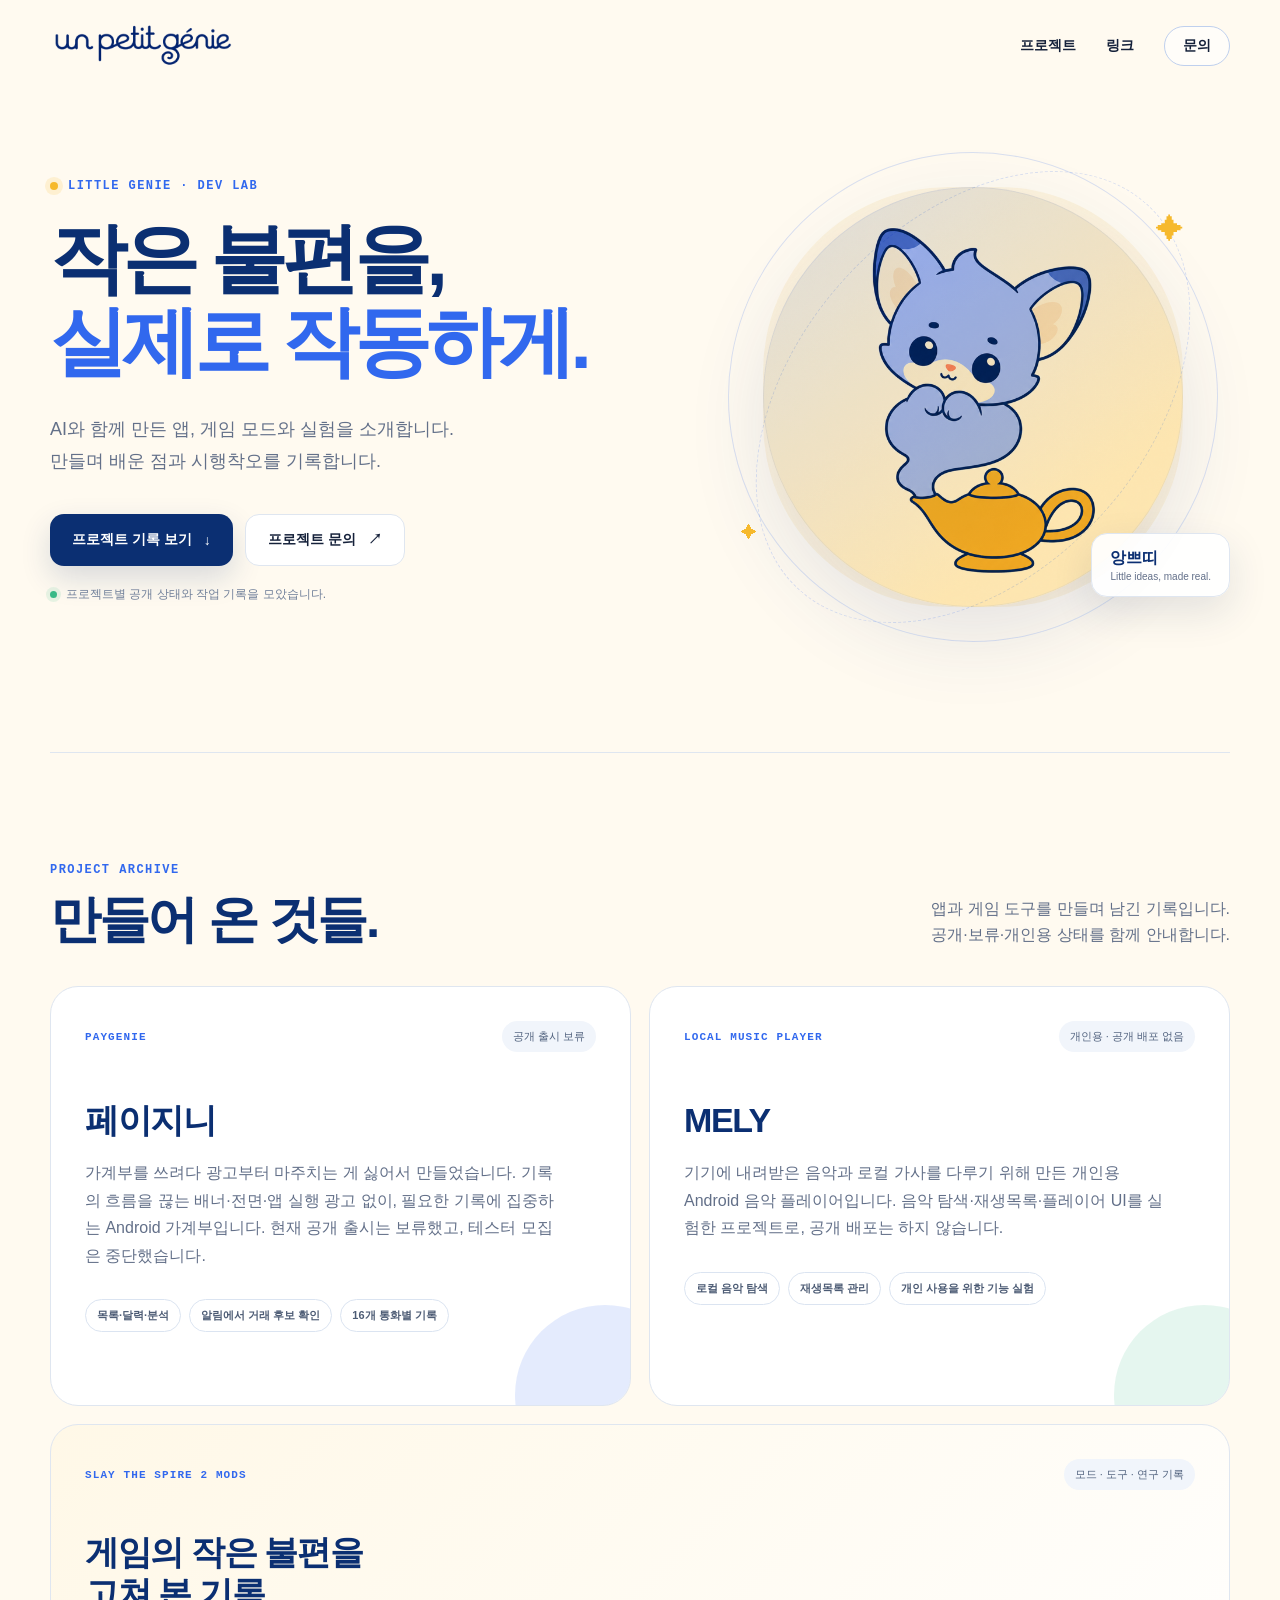
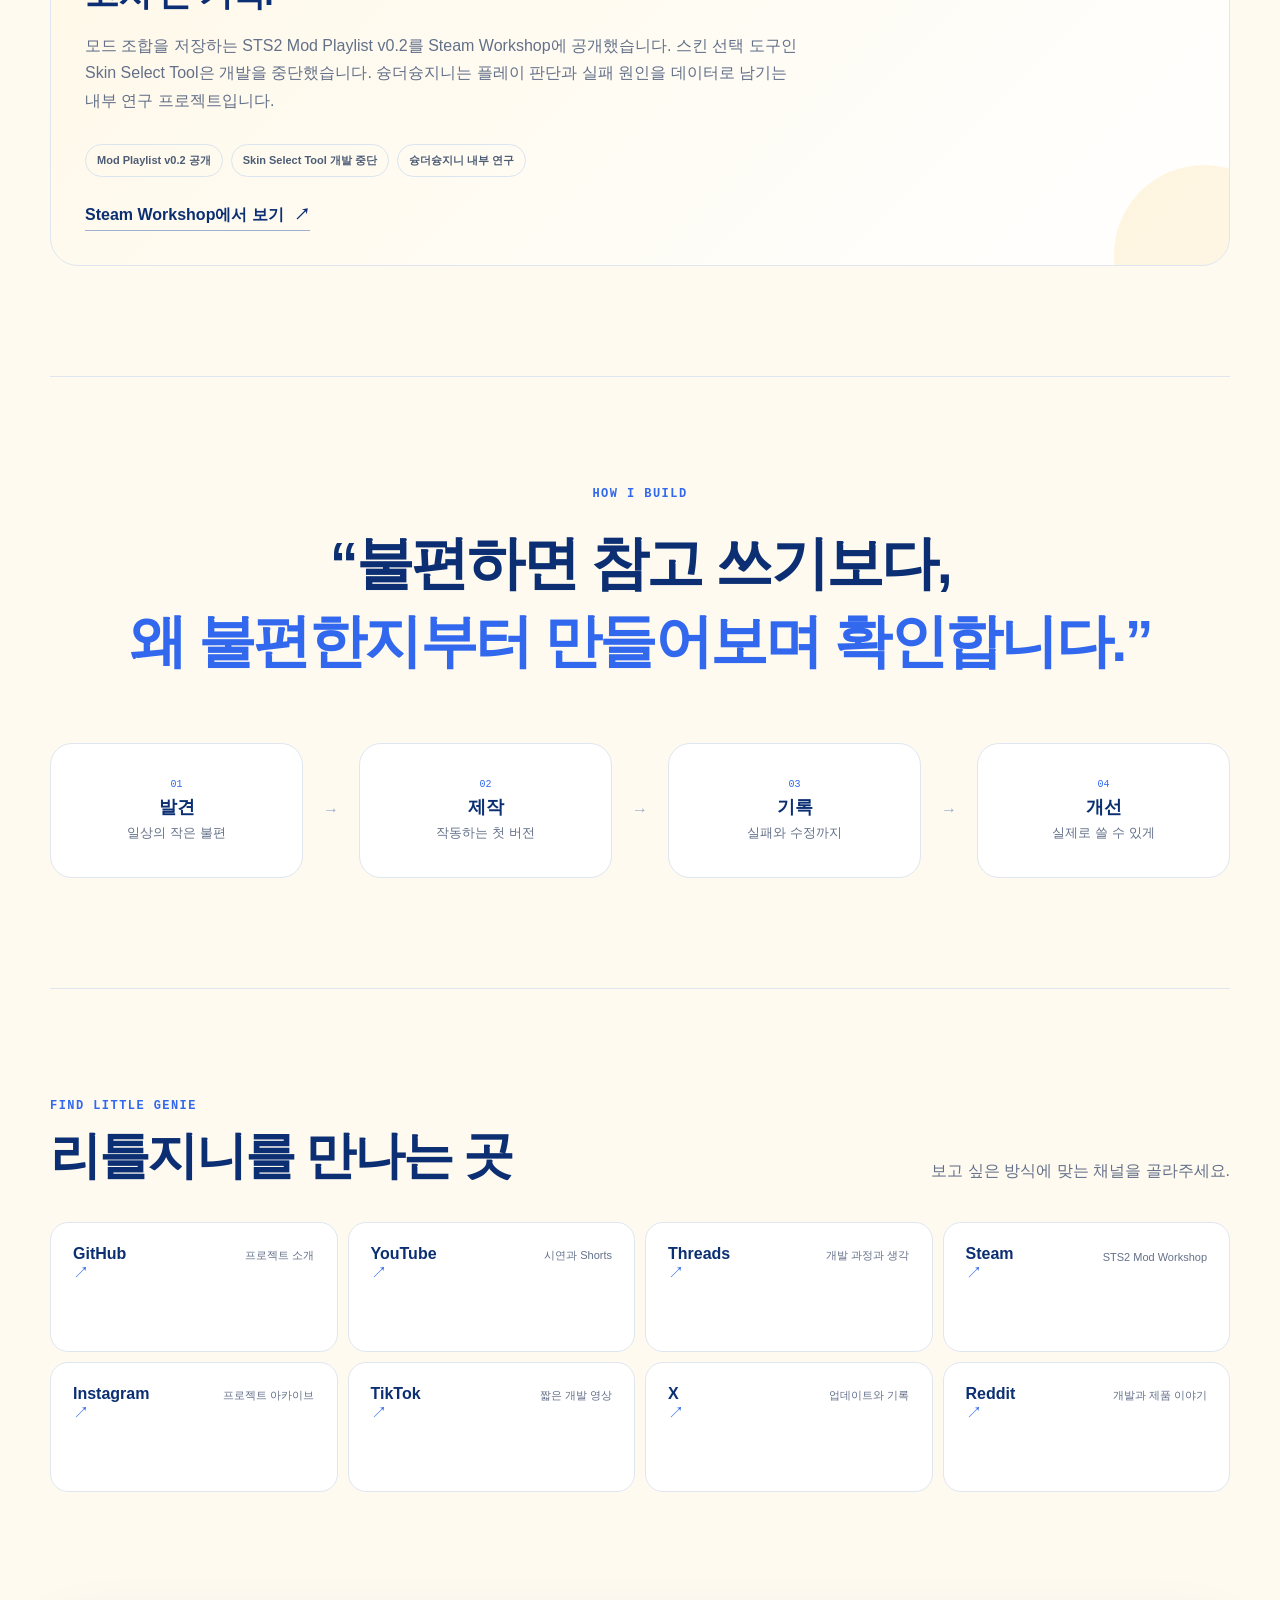
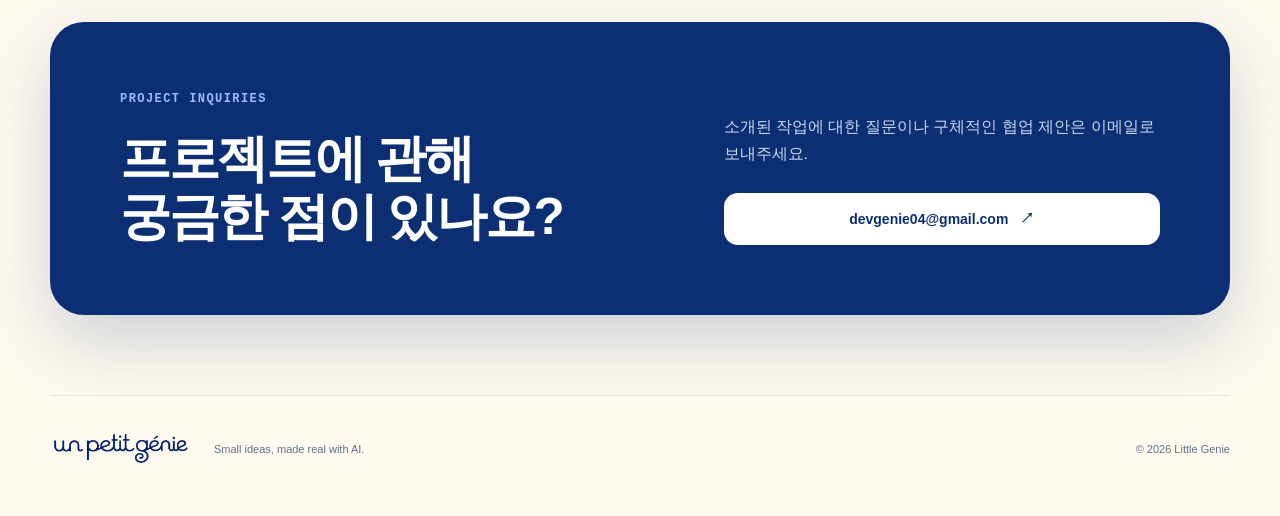
==== commit b4a01dba: "Update project status and stop PayGenie test recruitment Mark PayGenie release as paused and tester " ====
--- a/index.html
+++ b/index.html
@@ -4,7 +4,7 @@
     <meta charset="utf-8" />
     <meta name="viewport" content="width=device-width, initial-scale=1" />
     <title>리틀지니 | 작은 불편을 실제로 작동하게</title>
-    <meta name="description" content="AI와 함께 앱, 게임 모드, AI 플레이 연구를 진행하는 한국 개발자 리틀지니의 공식 허브입니다." />
+    <meta name="description" content="AI와 함께 만든 앱, 게임 모드와 실험을 기록하는 개발자 리틀지니의 공식 허브입니다. 프로젝트별 공개 상태와 작업 기록을 소개합니다." />
     <meta name="theme-color" content="#fffaf0" />
     <link rel="canonical" href="https://unpetitgenie.github.io/" />
     <link rel="icon" href="/assets/mascot.png" />
@@ -14,7 +14,7 @@
     <meta property="og:type" content="website" />
     <meta property="og:locale" content="ko_KR" />
     <meta property="og:title" content="리틀지니 | 작은 불편을 실제로 작동하게" />
-    <meta property="og:description" content="앱, 게임 모드, AI 플레이 연구를 진행하는 개발자 리틀지니의 공식 허브" />
+    <meta property="og:description" content="AI와 함께 만든 앱, 게임 모드와 실험. 리틀지니의 프로젝트별 공개 상태와 작업 기록을 소개합니다." />
     <meta property="og:url" content="https://unpetitgenie.github.io/" />
     <meta property="og:image" content="https://unpetitgenie.github.io/assets/og.png" />
     <meta property="og:image:width" content="1731" />
@@ -23,7 +23,7 @@
 
     <meta name="twitter:card" content="summary_large_image" />
     <meta name="twitter:title" content="리틀지니 | 작은 불편을 실제로 작동하게" />
-    <meta name="twitter:description" content="앱, 게임 모드, AI 플레이 연구를 진행하는 개발자 리틀지니의 공식 허브" />
+    <meta name="twitter:description" content="AI와 함께 만든 앱, 게임 모드와 실험. 리틀지니의 프로젝트별 공개 상태와 작업 기록을 소개합니다." />
     <meta name="twitter:image" content="https://unpetitgenie.github.io/assets/og.png" />
   </head>
   <body>
@@ -44,14 +44,14 @@
           <p class="eyebrow"><span></span> LITTLE GENIE · DEV LAB</p>
           <h1>작은 불편을,<br /><strong>실제로 작동하게.</strong></h1>
           <p class="hero-description">
-            <span>AI와 함께 앱, 게임 모드, AI 플레이 연구를 진행합니다.</span>
-            <span>완성된 결과뿐 아니라 실패와 수정 과정까지 기록합니다.</span>
+            <span>AI와 함께 만든 앱, 게임 모드와 실험을 소개합니다.</span>
+            <span>만들며 배운 점과 시행착오를 기록합니다.</span>
           </p>
           <div class="hero-actions">
-            <a class="button primary" href="#projects">만드는 것 보기 <span aria-hidden="true">↓</span></a>
-            <a class="button secondary" href="mailto:devgenie04@gmail.com">작업·협업 문의 <span aria-hidden="true">↗</span></a>
+            <a class="button primary" href="#projects">프로젝트 기록 보기 <span aria-hidden="true">↓</span></a>
+            <a class="button secondary" href="mailto:devgenie04@gmail.com">프로젝트 문의 <span aria-hidden="true">↗</span></a>
           </div>
-          <p class="availability"><span></span> 새로운 아이디어와 협업 제안을 기다립니다.</p>
+          <p class="availability"><span></span> 프로젝트별 공개 상태와 작업 기록을 모았습니다.</p>
         </div>
 
         <div class="mascot-stage" aria-label="램프에서 나온 여우 지니 캐릭터 앙쁘띠">
@@ -70,35 +70,34 @@
       <section class="section projects-section" id="projects">
         <div class="section-heading">
           <div>
-            <p class="section-kicker">CURRENTLY BUILDING</p>
-            <h2>지금 만들고 있습니다.</h2>
+            <p class="section-kicker">PROJECT ARCHIVE</p>
+            <h2>만들어 온 것들.</h2>
           </div>
-          <p>서로 달라 보여도 시작은 같습니다.<br />“조금만 더 편해질 수 없을까?”</p>
+          <p>앱과 게임 도구를 만들며 남긴 기록입니다.<br />공개·보류·개인용 상태를 함께 안내합니다.</p>
         </div>
 
         <div class="project-grid">
           <article class="project-card blue">
             <div class="project-topline">
               <p>PAYGENIE</p>
-              <span>비공개 테스트 모집 중</span>
+              <span>공개 출시 보류</span>
             </div>
             <h3>페이지니</h3>
-            <p class="project-description">가계부를 쓰려다 광고부터 마주치는 게 싫어서 만들었습니다. 기록의 흐름을 끊는 배너·전면·앱 실행 광고 없이, 필요한 기록에 집중하는 Android 가계부입니다.</p>
+            <p class="project-description">가계부를 쓰려다 광고부터 마주치는 게 싫어서 만들었습니다. 기록의 흐름을 끊는 배너·전면·앱 실행 광고 없이, 필요한 기록에 집중하는 Android 가계부입니다. 현재 공개 출시는 보류했고, 테스터 모집은 중단했습니다.</p>
             <ul>
               <li>목록·달력·분석</li>
               <li>알림에서 거래 후보 확인</li>
               <li>16개 통화별 기록</li>
             </ul>
-            <a class="inline-link" href="https://forms.gle/cPivHp7GnPF5fY8t8" target="_blank" rel="noreferrer">페이지니 테스터 신청하기 <span aria-hidden="true">↗</span></a>
           </article>
 
           <article class="project-card mint">
             <div class="project-topline">
               <p>LOCAL MUSIC PLAYER</p>
-              <span>개인 프로젝트</span>
+              <span>개인용 · 공개 배포 없음</span>
             </div>
             <h3>MELY</h3>
-            <p class="project-description">기기에 내려받은 음악과 로컬 가사를 다루기 위해 개인용으로 만드는 Android 음악 플레이어입니다. 저작권 문제로 공개 배포는 진행하지 않지만, 검색·재생목록·플레이어 UI를 다듬는 개발 과정은 기록합니다.</p>
+            <p class="project-description">기기에 내려받은 음악과 로컬 가사를 다루기 위해 만든 개인용 Android 음악 플레이어입니다. 음악 탐색·재생목록·플레이어 UI를 실험한 프로젝트로, 공개 배포는 하지 않습니다.</p>
             <ul>
               <li>로컬 음악 탐색</li>
               <li>재생목록 관리</li>
@@ -109,14 +108,14 @@
           <article class="project-card gold mod-card">
             <div class="project-topline">
               <p>SLAY THE SPIRE 2 MODS</p>
-              <span>1개 공개 · 도구 검증 · 연구 알파</span>
+              <span>모드 · 도구 · 연구 기록</span>
             </div>
-            <h3>게임의 작은 불편도<br />직접 고칩니다.</h3>
-            <p class="project-description">STS2 Mod Playlist v0.2를 Steam Workshop에 공개했습니다. Skin Select Tool은 기능 구현을 마치고 최신 게임 검증과 배포 패키징을 진행 중이며, 슝더슝지니는 플레이 판단과 실패 원인을 데이터로 남기는 내부 연구 알파입니다.</p>
+            <h3>게임의 작은 불편을<br />고쳐 본 기록.</h3>
+            <p class="project-description">모드 조합을 저장하는 STS2 Mod Playlist v0.2를 Steam Workshop에 공개했습니다. 스킨 선택 도구인 Skin Select Tool은 개발을 중단했습니다. 슝더슝지니는 플레이 판단과 실패 원인을 데이터로 남기는 내부 연구 프로젝트입니다.</p>
             <ul>
               <li>Mod Playlist v0.2 공개</li>
-              <li>Skin Select Tool 검증·패키징 중</li>
-              <li>슝더슝지니 내부 연구 알파</li>
+              <li>Skin Select Tool 개발 중단</li>
+              <li>슝더슝지니 내부 연구</li>
             </ul>
             <a class="inline-link" href="https://steamcommunity.com/sharedfiles/filedetails/?id=3778488727" target="_blank" rel="noreferrer">Steam Workshop에서 보기 <span aria-hidden="true">↗</span></a>
           </article>
@@ -144,29 +143,29 @@
         <div class="section-heading links-heading">
           <div>
             <p class="section-kicker">FIND LITTLE GENIE</p>
-            <h2>어디서든 @unpetitgenie</h2>
+            <h2>리틀지니를 만나는 곳</h2>
           </div>
           <p>보고 싶은 방식에 맞는 채널을 골라주세요.</p>
         </div>
         <div class="social-grid">
-          <a href="https://github.com/unpetitgenie" target="_blank" rel="noreferrer"><span class="social-name">GitHub</span><span class="social-detail">코드와 프로젝트</span><span aria-hidden="true">↗</span></a>
+          <a href="https://github.com/unpetitgenie" target="_blank" rel="noreferrer"><span class="social-name">GitHub</span><span class="social-detail">프로젝트 소개</span><span aria-hidden="true">↗</span></a>
           <a href="https://www.youtube.com/@unpetitgenie" target="_blank" rel="noreferrer"><span class="social-name">YouTube</span><span class="social-detail">시연과 Shorts</span><span aria-hidden="true">↗</span></a>
-          <a href="https://www.threads.com/@unpetitgenie" target="_blank" rel="noreferrer"><span class="social-name">Threads</span><span class="social-detail">개발 과정과 대화</span><span aria-hidden="true">↗</span></a>
+          <a href="https://www.threads.com/@unpetitgenie" target="_blank" rel="noreferrer"><span class="social-name">Threads</span><span class="social-detail">개발 과정과 생각</span><span aria-hidden="true">↗</span></a>
           <a href="https://steamcommunity.com/sharedfiles/filedetails/?id=3778488727" target="_blank" rel="noreferrer"><span class="social-name">Steam</span><span class="social-detail">STS2 Mod Workshop</span><span aria-hidden="true">↗</span></a>
           <a href="https://www.instagram.com/unpetitgenie/" target="_blank" rel="noreferrer"><span class="social-name">Instagram</span><span class="social-detail">프로젝트 아카이브</span><span aria-hidden="true">↗</span></a>
           <a href="https://www.tiktok.com/@unpetit_genie" target="_blank" rel="noreferrer"><span class="social-name">TikTok</span><span class="social-detail">짧은 개발 영상</span><span aria-hidden="true">↗</span></a>
           <a href="https://x.com/unpetitgenie" target="_blank" rel="noreferrer"><span class="social-name">X</span><span class="social-detail">업데이트와 기록</span><span aria-hidden="true">↗</span></a>
-          <a href="https://www.reddit.com/user/unpetitgenie/" target="_blank" rel="noreferrer"><span class="social-name">Reddit</span><span class="social-detail">게임 모드 커뮤니티</span><span aria-hidden="true">↗</span></a>
+          <a href="https://www.reddit.com/user/unpetitgenie/" target="_blank" rel="noreferrer"><span class="social-name">Reddit</span><span class="social-detail">개발과 제품 이야기</span><span aria-hidden="true">↗</span></a>
         </div>
       </section>
 
       <section class="contact-section">
         <div>
-          <p class="section-kicker">LET&apos;S MAKE IT WORK</p>
-          <h2>해결하고 싶은<br />작은 문제가 있나요?</h2>
+          <p class="section-kicker">PROJECT INQUIRIES</p>
+          <h2>프로젝트에 관해<br />궁금한 점이 있나요?</h2>
         </div>
         <div class="contact-copy">
-          <p>앱, 게임 모드, AI 플레이 연구와 새로운 프로젝트에 관한 작업·협업 제안을 기다립니다.</p>
+          <p>소개된 작업에 대한 질문이나 구체적인 협업 제안은 이메일로 보내주세요.</p>
           <a class="button contact-button" href="mailto:devgenie04@gmail.com">devgenie04@gmail.com <span aria-hidden="true">↗</span></a>
         </div>
       </section>
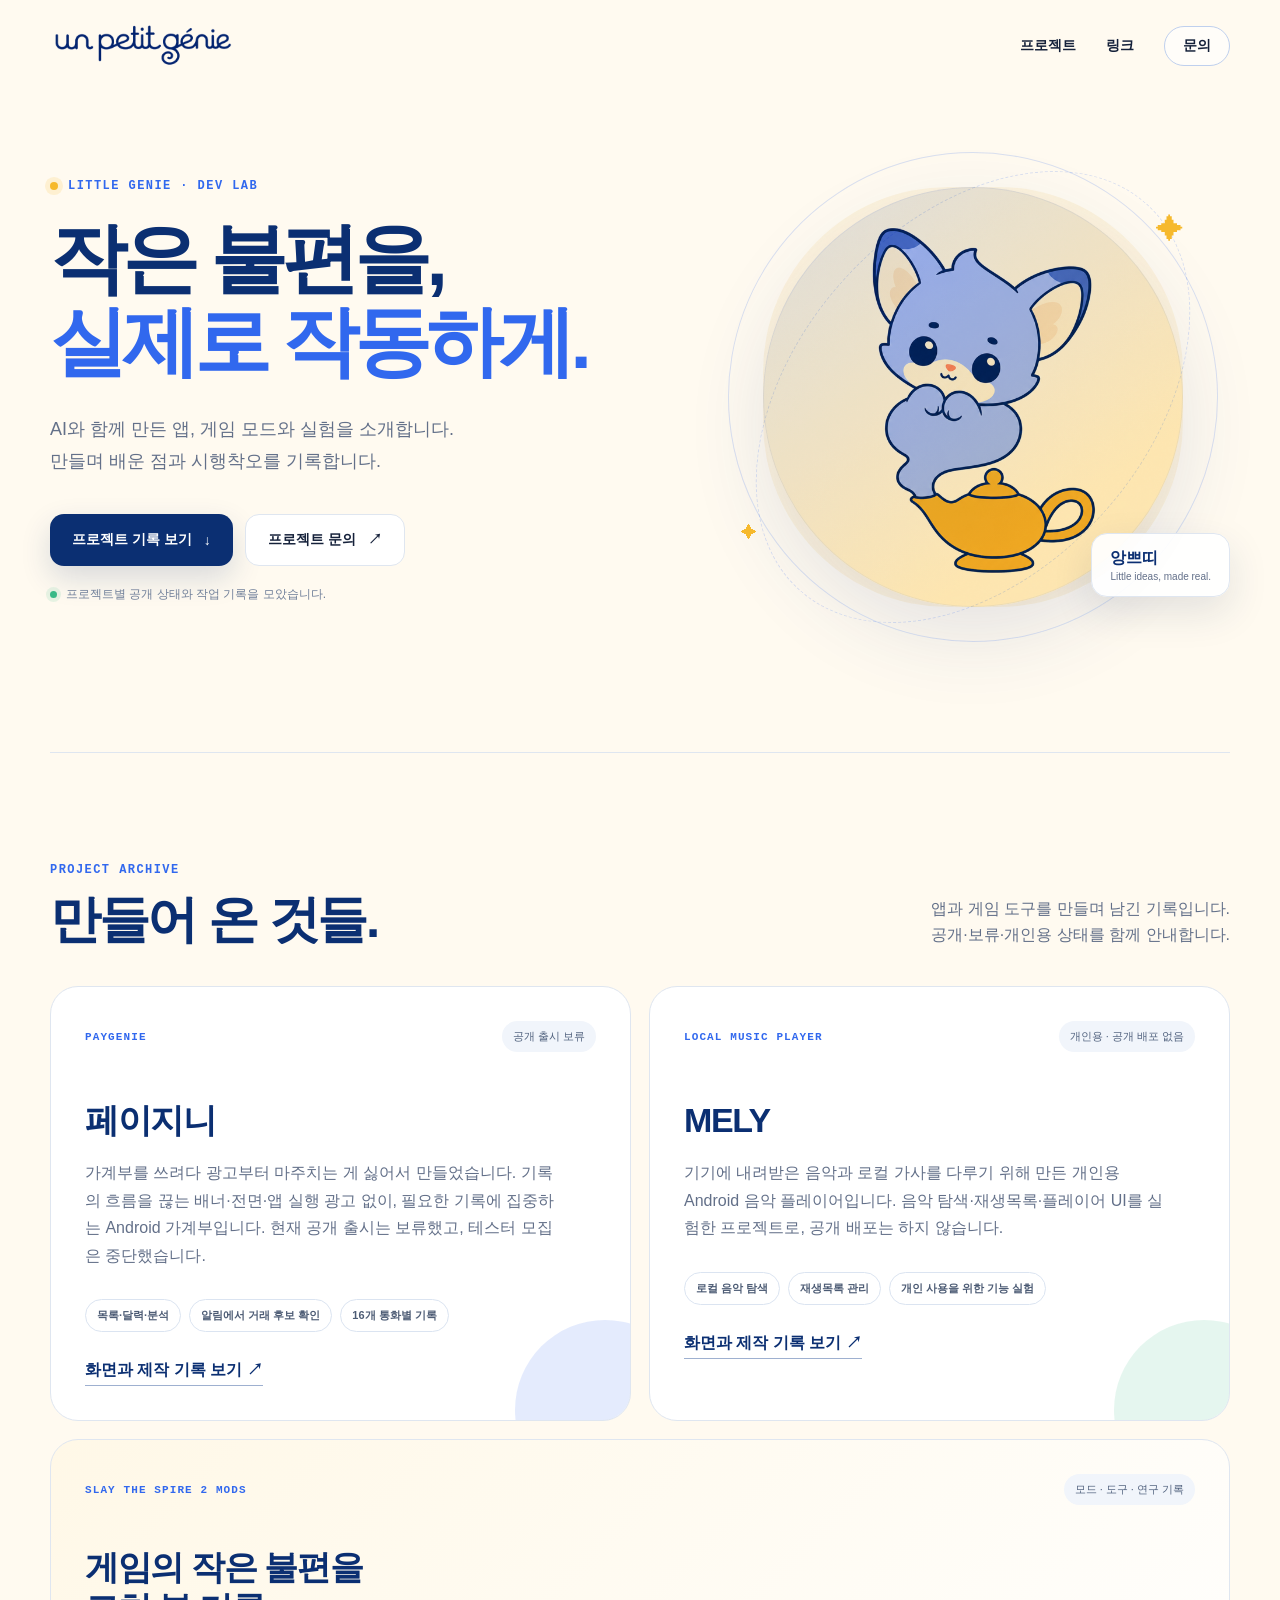
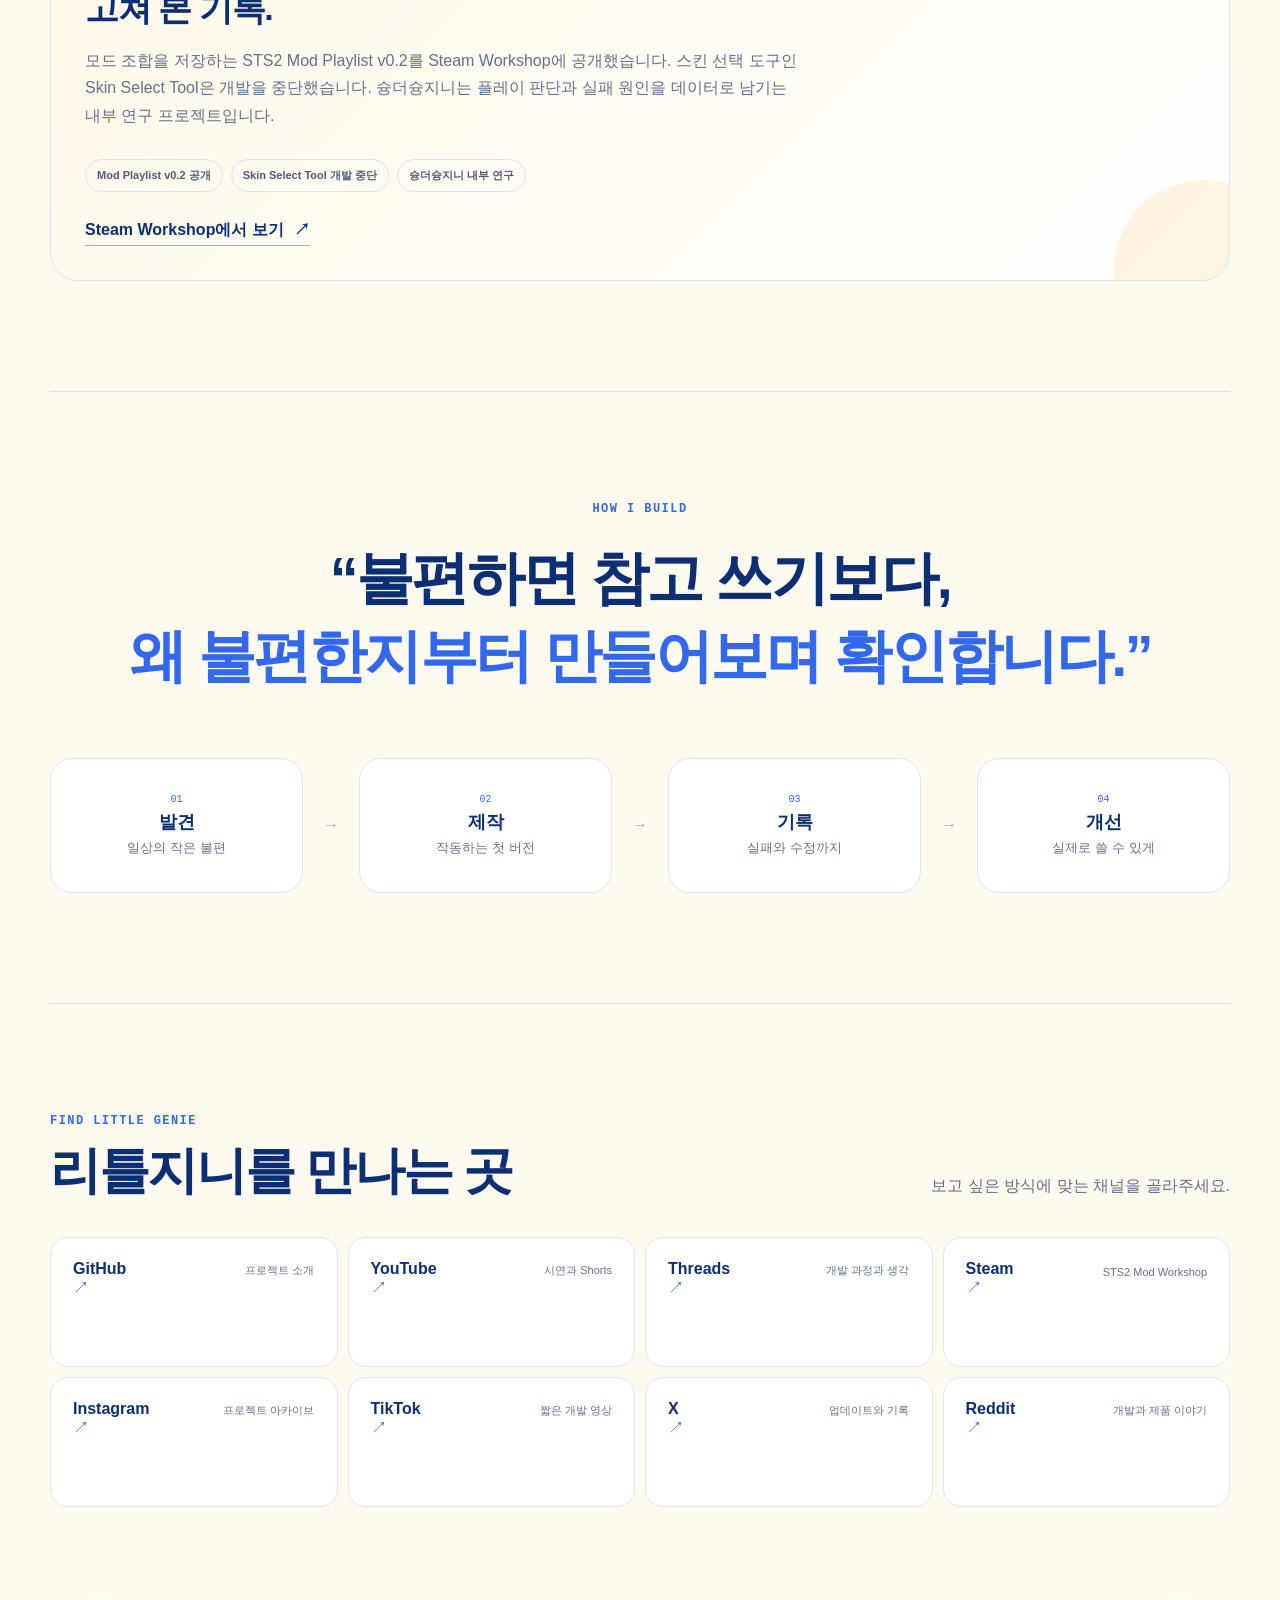
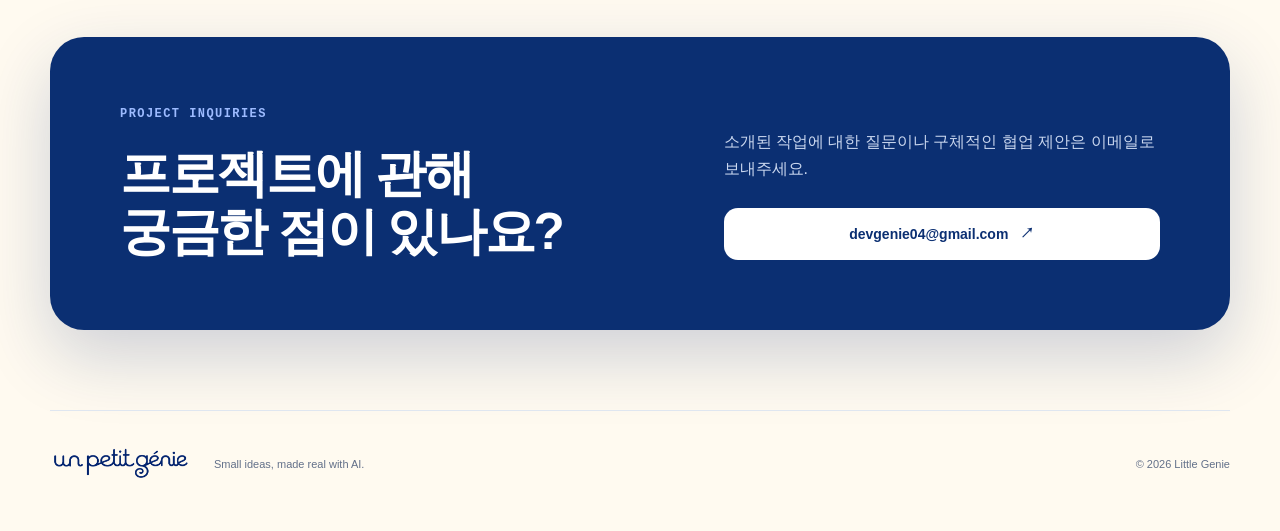
==== commit 132fb822: "Publish separate PayGenie and MELY portfolio pages" ====
--- a/index.html
+++ b/index.html
@@ -1,180 +1,182 @@
-<!doctype html>
-<html lang="ko">
-  <head>
-    <meta charset="utf-8" />
-    <meta name="viewport" content="width=device-width, initial-scale=1" />
-    <title>리틀지니 | 작은 불편을 실제로 작동하게</title>
-    <meta name="description" content="AI와 함께 만든 앱, 게임 모드와 실험을 기록하는 개발자 리틀지니의 공식 허브입니다. 프로젝트별 공개 상태와 작업 기록을 소개합니다." />
-    <meta name="theme-color" content="#fffaf0" />
-    <link rel="canonical" href="https://unpetitgenie.github.io/" />
-    <link rel="icon" href="/assets/mascot.png" />
-    <link rel="apple-touch-icon" href="/assets/mascot.png" />
-    <link rel="stylesheet" href="/styles.css" />
-
-    <meta property="og:type" content="website" />
-    <meta property="og:locale" content="ko_KR" />
-    <meta property="og:title" content="리틀지니 | 작은 불편을 실제로 작동하게" />
-    <meta property="og:description" content="AI와 함께 만든 앱, 게임 모드와 실험. 리틀지니의 프로젝트별 공개 상태와 작업 기록을 소개합니다." />
-    <meta property="og:url" content="https://unpetitgenie.github.io/" />
-    <meta property="og:image" content="https://unpetitgenie.github.io/assets/og.png" />
-    <meta property="og:image:width" content="1731" />
-    <meta property="og:image:height" content="909" />
-    <meta property="og:image:alt" content="리틀지니 공식 허브" />
-
-    <meta name="twitter:card" content="summary_large_image" />
-    <meta name="twitter:title" content="리틀지니 | 작은 불편을 실제로 작동하게" />
-    <meta name="twitter:description" content="AI와 함께 만든 앱, 게임 모드와 실험. 리틀지니의 프로젝트별 공개 상태와 작업 기록을 소개합니다." />
-    <meta name="twitter:image" content="https://unpetitgenie.github.io/assets/og.png" />
-  </head>
-  <body>
-    <main>
-      <nav class="topbar" aria-label="주요 메뉴">
-        <a class="brand" href="#top" aria-label="리틀지니 홈">
-          <img src="/assets/wordmark.png" alt="un petit génie" />
-        </a>
-        <div class="nav-links">
-          <a href="#projects">프로젝트</a>
-          <a href="#links">링크</a>
-          <a class="nav-contact" href="mailto:devgenie04@gmail.com">문의</a>
-        </div>
-      </nav>
-
-      <section class="hero" id="top">
-        <div class="hero-copy">
-          <p class="eyebrow"><span></span> LITTLE GENIE · DEV LAB</p>
-          <h1>작은 불편을,<br /><strong>실제로 작동하게.</strong></h1>
-          <p class="hero-description">
-            <span>AI와 함께 만든 앱, 게임 모드와 실험을 소개합니다.</span>
-            <span>만들며 배운 점과 시행착오를 기록합니다.</span>
-          </p>
-          <div class="hero-actions">
-            <a class="button primary" href="#projects">프로젝트 기록 보기 <span aria-hidden="true">↓</span></a>
-            <a class="button secondary" href="mailto:devgenie04@gmail.com">프로젝트 문의 <span aria-hidden="true">↗</span></a>
-          </div>
-          <p class="availability"><span></span> 프로젝트별 공개 상태와 작업 기록을 모았습니다.</p>
-        </div>
-
-        <div class="mascot-stage" aria-label="램프에서 나온 여우 지니 캐릭터 앙쁘띠">
-          <div class="orbit orbit-one"></div>
-          <div class="orbit orbit-two"></div>
-          <div class="spark spark-one">✦</div>
-          <div class="spark spark-two">✦</div>
-          <img src="/assets/mascot.png" alt="램프에서 나온 파란 여우 지니 캐릭터 앙쁘띠" />
-          <div class="mascot-note">
-            <span>앙쁘띠</span>
-            <small>Little ideas, made real.</small>
-          </div>
-        </div>
-      </section>
-
-      <section class="section projects-section" id="projects">
-        <div class="section-heading">
-          <div>
-            <p class="section-kicker">PROJECT ARCHIVE</p>
-            <h2>만들어 온 것들.</h2>
-          </div>
-          <p>앱과 게임 도구를 만들며 남긴 기록입니다.<br />공개·보류·개인용 상태를 함께 안내합니다.</p>
-        </div>
-
-        <div class="project-grid">
-          <article class="project-card blue">
-            <div class="project-topline">
-              <p>PAYGENIE</p>
-              <span>공개 출시 보류</span>
-            </div>
-            <h3>페이지니</h3>
-            <p class="project-description">가계부를 쓰려다 광고부터 마주치는 게 싫어서 만들었습니다. 기록의 흐름을 끊는 배너·전면·앱 실행 광고 없이, 필요한 기록에 집중하는 Android 가계부입니다. 현재 공개 출시는 보류했고, 테스터 모집은 중단했습니다.</p>
-            <ul>
-              <li>목록·달력·분석</li>
-              <li>알림에서 거래 후보 확인</li>
-              <li>16개 통화별 기록</li>
-            </ul>
-          </article>
-
-          <article class="project-card mint">
-            <div class="project-topline">
-              <p>LOCAL MUSIC PLAYER</p>
-              <span>개인용 · 공개 배포 없음</span>
-            </div>
-            <h3>MELY</h3>
-            <p class="project-description">기기에 내려받은 음악과 로컬 가사를 다루기 위해 만든 개인용 Android 음악 플레이어입니다. 음악 탐색·재생목록·플레이어 UI를 실험한 프로젝트로, 공개 배포는 하지 않습니다.</p>
-            <ul>
-              <li>로컬 음악 탐색</li>
-              <li>재생목록 관리</li>
-              <li>개인 사용을 위한 기능 실험</li>
-            </ul>
-          </article>
-
-          <article class="project-card gold mod-card">
-            <div class="project-topline">
-              <p>SLAY THE SPIRE 2 MODS</p>
-              <span>모드 · 도구 · 연구 기록</span>
-            </div>
-            <h3>게임의 작은 불편을<br />고쳐 본 기록.</h3>
-            <p class="project-description">모드 조합을 저장하는 STS2 Mod Playlist v0.2를 Steam Workshop에 공개했습니다. 스킨 선택 도구인 Skin Select Tool은 개발을 중단했습니다. 슝더슝지니는 플레이 판단과 실패 원인을 데이터로 남기는 내부 연구 프로젝트입니다.</p>
-            <ul>
-              <li>Mod Playlist v0.2 공개</li>
-              <li>Skin Select Tool 개발 중단</li>
-              <li>슝더슝지니 내부 연구</li>
-            </ul>
-            <a class="inline-link" href="https://steamcommunity.com/sharedfiles/filedetails/?id=3778488727" target="_blank" rel="noreferrer">Steam Workshop에서 보기 <span aria-hidden="true">↗</span></a>
-          </article>
-        </div>
-      </section>
-
-      <section class="section philosophy">
-        <p class="section-kicker">HOW I BUILD</p>
-        <blockquote>
-          <span>“불편하면 참고 쓰기보다,</span>
-          <strong>왜 불편한지부터 만들어보며 확인합니다.”</strong>
-        </blockquote>
-        <div class="process-row" aria-label="개발 과정">
-          <div><span>01</span><strong>발견</strong><small>일상의 작은 불편</small></div>
-          <i aria-hidden="true">→</i>
-          <div><span>02</span><strong>제작</strong><small>작동하는 첫 버전</small></div>
-          <i aria-hidden="true">→</i>
-          <div><span>03</span><strong>기록</strong><small>실패와 수정까지</small></div>
-          <i aria-hidden="true">→</i>
-          <div><span>04</span><strong>개선</strong><small>실제로 쓸 수 있게</small></div>
-        </div>
-      </section>
-
-      <section class="section links-section" id="links">
-        <div class="section-heading links-heading">
-          <div>
-            <p class="section-kicker">FIND LITTLE GENIE</p>
-            <h2>리틀지니를 만나는 곳</h2>
-          </div>
-          <p>보고 싶은 방식에 맞는 채널을 골라주세요.</p>
-        </div>
-        <div class="social-grid">
-          <a href="https://github.com/unpetitgenie" target="_blank" rel="noreferrer"><span class="social-name">GitHub</span><span class="social-detail">프로젝트 소개</span><span aria-hidden="true">↗</span></a>
-          <a href="https://www.youtube.com/@unpetitgenie" target="_blank" rel="noreferrer"><span class="social-name">YouTube</span><span class="social-detail">시연과 Shorts</span><span aria-hidden="true">↗</span></a>
-          <a href="https://www.threads.com/@unpetitgenie" target="_blank" rel="noreferrer"><span class="social-name">Threads</span><span class="social-detail">개발 과정과 생각</span><span aria-hidden="true">↗</span></a>
-          <a href="https://steamcommunity.com/sharedfiles/filedetails/?id=3778488727" target="_blank" rel="noreferrer"><span class="social-name">Steam</span><span class="social-detail">STS2 Mod Workshop</span><span aria-hidden="true">↗</span></a>
-          <a href="https://www.instagram.com/unpetitgenie/" target="_blank" rel="noreferrer"><span class="social-name">Instagram</span><span class="social-detail">프로젝트 아카이브</span><span aria-hidden="true">↗</span></a>
-          <a href="https://www.tiktok.com/@unpetit_genie" target="_blank" rel="noreferrer"><span class="social-name">TikTok</span><span class="social-detail">짧은 개발 영상</span><span aria-hidden="true">↗</span></a>
-          <a href="https://x.com/unpetitgenie" target="_blank" rel="noreferrer"><span class="social-name">X</span><span class="social-detail">업데이트와 기록</span><span aria-hidden="true">↗</span></a>
-          <a href="https://www.reddit.com/user/unpetitgenie/" target="_blank" rel="noreferrer"><span class="social-name">Reddit</span><span class="social-detail">개발과 제품 이야기</span><span aria-hidden="true">↗</span></a>
-        </div>
-      </section>
-
-      <section class="contact-section">
-        <div>
-          <p class="section-kicker">PROJECT INQUIRIES</p>
-          <h2>프로젝트에 관해<br />궁금한 점이 있나요?</h2>
-        </div>
-        <div class="contact-copy">
-          <p>소개된 작업에 대한 질문이나 구체적인 협업 제안은 이메일로 보내주세요.</p>
-          <a class="button contact-button" href="mailto:devgenie04@gmail.com">devgenie04@gmail.com <span aria-hidden="true">↗</span></a>
-        </div>
-      </section>
-
-      <footer>
-        <img src="/assets/wordmark.png" alt="un petit génie" />
-        <p>Small ideas, made real with AI.</p>
-        <span>© 2026 Little Genie</span>
-      </footer>
-    </main>
-  </body>
-</html>
+<!doctype html>
+<html lang="ko">
+  <head>
+    <meta charset="utf-8" />
+    <meta name="viewport" content="width=device-width, initial-scale=1" />
+    <title>리틀지니 | 작은 불편을 실제로 작동하게</title>
+    <meta name="description" content="AI와 함께 만든 앱, 게임 모드와 실험을 기록하는 개발자 리틀지니의 공식 허브입니다. 프로젝트별 공개 상태와 작업 기록을 소개합니다." />
+    <meta name="theme-color" content="#fffaf0" />
+    <link rel="canonical" href="https://unpetitgenie.github.io/" />
+    <link rel="icon" href="/assets/mascot.png" />
+    <link rel="apple-touch-icon" href="/assets/mascot.png" />
+    <link rel="stylesheet" href="/styles.css" />
+
+    <meta property="og:type" content="website" />
+    <meta property="og:locale" content="ko_KR" />
+    <meta property="og:title" content="리틀지니 | 작은 불편을 실제로 작동하게" />
+    <meta property="og:description" content="AI와 함께 만든 앱, 게임 모드와 실험. 리틀지니의 프로젝트별 공개 상태와 작업 기록을 소개합니다." />
+    <meta property="og:url" content="https://unpetitgenie.github.io/" />
+    <meta property="og:image" content="https://unpetitgenie.github.io/assets/og.png" />
+    <meta property="og:image:width" content="1731" />
+    <meta property="og:image:height" content="909" />
+    <meta property="og:image:alt" content="리틀지니 공식 허브" />
+
+    <meta name="twitter:card" content="summary_large_image" />
+    <meta name="twitter:title" content="리틀지니 | 작은 불편을 실제로 작동하게" />
+    <meta name="twitter:description" content="AI와 함께 만든 앱, 게임 모드와 실험. 리틀지니의 프로젝트별 공개 상태와 작업 기록을 소개합니다." />
+    <meta name="twitter:image" content="https://unpetitgenie.github.io/assets/og.png" />
+  </head>
+  <body>
+    <main>
+      <nav class="topbar" aria-label="주요 메뉴">
+        <a class="brand" href="#top" aria-label="리틀지니 홈">
+          <img src="/assets/wordmark.png" alt="un petit génie" />
+        </a>
+        <div class="nav-links">
+          <a href="#projects">프로젝트</a>
+          <a href="#links">링크</a>
+          <a class="nav-contact" href="mailto:devgenie04@gmail.com">문의</a>
+        </div>
+      </nav>
+
+      <section class="hero" id="top">
+        <div class="hero-copy">
+          <p class="eyebrow"><span></span> LITTLE GENIE · DEV LAB</p>
+          <h1>작은 불편을,<br /><strong>실제로 작동하게.</strong></h1>
+          <p class="hero-description">
+            <span>AI와 함께 만든 앱, 게임 모드와 실험을 소개합니다.</span>
+            <span>만들며 배운 점과 시행착오를 기록합니다.</span>
+          </p>
+          <div class="hero-actions">
+            <a class="button primary" href="#projects">프로젝트 기록 보기 <span aria-hidden="true">↓</span></a>
+            <a class="button secondary" href="mailto:devgenie04@gmail.com">프로젝트 문의 <span aria-hidden="true">↗</span></a>
+          </div>
+          <p class="availability"><span></span> 프로젝트별 공개 상태와 작업 기록을 모았습니다.</p>
+        </div>
+
+        <div class="mascot-stage" aria-label="램프에서 나온 여우 지니 캐릭터 앙쁘띠">
+          <div class="orbit orbit-one"></div>
+          <div class="orbit orbit-two"></div>
+          <div class="spark spark-one">✦</div>
+          <div class="spark spark-two">✦</div>
+          <img src="/assets/mascot.png" alt="램프에서 나온 파란 여우 지니 캐릭터 앙쁘띠" />
+          <div class="mascot-note">
+            <span>앙쁘띠</span>
+            <small>Little ideas, made real.</small>
+          </div>
+        </div>
+      </section>
+
+      <section class="section projects-section" id="projects">
+        <div class="section-heading">
+          <div>
+            <p class="section-kicker">PROJECT ARCHIVE</p>
+            <h2>만들어 온 것들.</h2>
+          </div>
+          <p>앱과 게임 도구를 만들며 남긴 기록입니다.<br />공개·보류·개인용 상태를 함께 안내합니다.</p>
+        </div>
+
+        <div class="project-grid">
+          <article class="project-card blue">
+            <div class="project-topline">
+              <p>PAYGENIE</p>
+              <span>공개 출시 보류</span>
+            </div>
+            <h3>페이지니</h3>
+            <p class="project-description">가계부를 쓰려다 광고부터 마주치는 게 싫어서 만들었습니다. 기록의 흐름을 끊는 배너·전면·앱 실행 광고 없이, 필요한 기록에 집중하는 Android 가계부입니다. 현재 공개 출시는 보류했고, 테스터 모집은 중단했습니다.</p>
+            <ul>
+              <li>목록·달력·분석</li>
+              <li>알림에서 거래 후보 확인</li>
+              <li>16개 통화별 기록</li>
+            </ul>
+            <a class="inline-link" href="paygenie.html">화면과 제작 기록 보기 ↗</a>
+          </article>
+
+          <article class="project-card mint">
+            <div class="project-topline">
+              <p>LOCAL MUSIC PLAYER</p>
+              <span>개인용 · 공개 배포 없음</span>
+            </div>
+            <h3>MELY</h3>
+            <p class="project-description">기기에 내려받은 음악과 로컬 가사를 다루기 위해 만든 개인용 Android 음악 플레이어입니다. 음악 탐색·재생목록·플레이어 UI를 실험한 프로젝트로, 공개 배포는 하지 않습니다.</p>
+            <ul>
+              <li>로컬 음악 탐색</li>
+              <li>재생목록 관리</li>
+              <li>개인 사용을 위한 기능 실험</li>
+            </ul>
+            <a class="inline-link" href="mely.html">화면과 제작 기록 보기 ↗</a>
+          </article>
+
+          <article class="project-card gold mod-card">
+            <div class="project-topline">
+              <p>SLAY THE SPIRE 2 MODS</p>
+              <span>모드 · 도구 · 연구 기록</span>
+            </div>
+            <h3>게임의 작은 불편을<br />고쳐 본 기록.</h3>
+            <p class="project-description">모드 조합을 저장하는 STS2 Mod Playlist v0.2를 Steam Workshop에 공개했습니다. 스킨 선택 도구인 Skin Select Tool은 개발을 중단했습니다. 슝더슝지니는 플레이 판단과 실패 원인을 데이터로 남기는 내부 연구 프로젝트입니다.</p>
+            <ul>
+              <li>Mod Playlist v0.2 공개</li>
+              <li>Skin Select Tool 개발 중단</li>
+              <li>슝더슝지니 내부 연구</li>
+            </ul>
+            <a class="inline-link" href="https://steamcommunity.com/sharedfiles/filedetails/?id=3778488727" target="_blank" rel="noreferrer">Steam Workshop에서 보기 <span aria-hidden="true">↗</span></a>
+          </article>
+        </div>
+      </section>
+
+      <section class="section philosophy">
+        <p class="section-kicker">HOW I BUILD</p>
+        <blockquote>
+          <span>“불편하면 참고 쓰기보다,</span>
+          <strong>왜 불편한지부터 만들어보며 확인합니다.”</strong>
+        </blockquote>
+        <div class="process-row" aria-label="개발 과정">
+          <div><span>01</span><strong>발견</strong><small>일상의 작은 불편</small></div>
+          <i aria-hidden="true">→</i>
+          <div><span>02</span><strong>제작</strong><small>작동하는 첫 버전</small></div>
+          <i aria-hidden="true">→</i>
+          <div><span>03</span><strong>기록</strong><small>실패와 수정까지</small></div>
+          <i aria-hidden="true">→</i>
+          <div><span>04</span><strong>개선</strong><small>실제로 쓸 수 있게</small></div>
+        </div>
+      </section>
+
+      <section class="section links-section" id="links">
+        <div class="section-heading links-heading">
+          <div>
+            <p class="section-kicker">FIND LITTLE GENIE</p>
+            <h2>리틀지니를 만나는 곳</h2>
+          </div>
+          <p>보고 싶은 방식에 맞는 채널을 골라주세요.</p>
+        </div>
+        <div class="social-grid">
+          <a href="https://github.com/unpetitgenie" target="_blank" rel="noreferrer"><span class="social-name">GitHub</span><span class="social-detail">프로젝트 소개</span><span aria-hidden="true">↗</span></a>
+          <a href="https://www.youtube.com/@unpetitgenie" target="_blank" rel="noreferrer"><span class="social-name">YouTube</span><span class="social-detail">시연과 Shorts</span><span aria-hidden="true">↗</span></a>
+          <a href="https://www.threads.com/@unpetitgenie" target="_blank" rel="noreferrer"><span class="social-name">Threads</span><span class="social-detail">개발 과정과 생각</span><span aria-hidden="true">↗</span></a>
+          <a href="https://steamcommunity.com/sharedfiles/filedetails/?id=3778488727" target="_blank" rel="noreferrer"><span class="social-name">Steam</span><span class="social-detail">STS2 Mod Workshop</span><span aria-hidden="true">↗</span></a>
+          <a href="https://www.instagram.com/unpetitgenie/" target="_blank" rel="noreferrer"><span class="social-name">Instagram</span><span class="social-detail">프로젝트 아카이브</span><span aria-hidden="true">↗</span></a>
+          <a href="https://www.tiktok.com/@unpetit_genie" target="_blank" rel="noreferrer"><span class="social-name">TikTok</span><span class="social-detail">짧은 개발 영상</span><span aria-hidden="true">↗</span></a>
+          <a href="https://x.com/unpetitgenie" target="_blank" rel="noreferrer"><span class="social-name">X</span><span class="social-detail">업데이트와 기록</span><span aria-hidden="true">↗</span></a>
+          <a href="https://www.reddit.com/user/unpetitgenie/" target="_blank" rel="noreferrer"><span class="social-name">Reddit</span><span class="social-detail">개발과 제품 이야기</span><span aria-hidden="true">↗</span></a>
+        </div>
+      </section>
+
+      <section class="contact-section">
+        <div>
+          <p class="section-kicker">PROJECT INQUIRIES</p>
+          <h2>프로젝트에 관해<br />궁금한 점이 있나요?</h2>
+        </div>
+        <div class="contact-copy">
+          <p>소개된 작업에 대한 질문이나 구체적인 협업 제안은 이메일로 보내주세요.</p>
+          <a class="button contact-button" href="mailto:devgenie04@gmail.com">devgenie04@gmail.com <span aria-hidden="true">↗</span></a>
+        </div>
+      </section>
+
+      <footer>
+        <img src="/assets/wordmark.png" alt="un petit génie" />
+        <p>Small ideas, made real with AI.</p>
+        <span>© 2026 Little Genie</span>
+      </footer>
+    </main>
+  </body>
+</html>
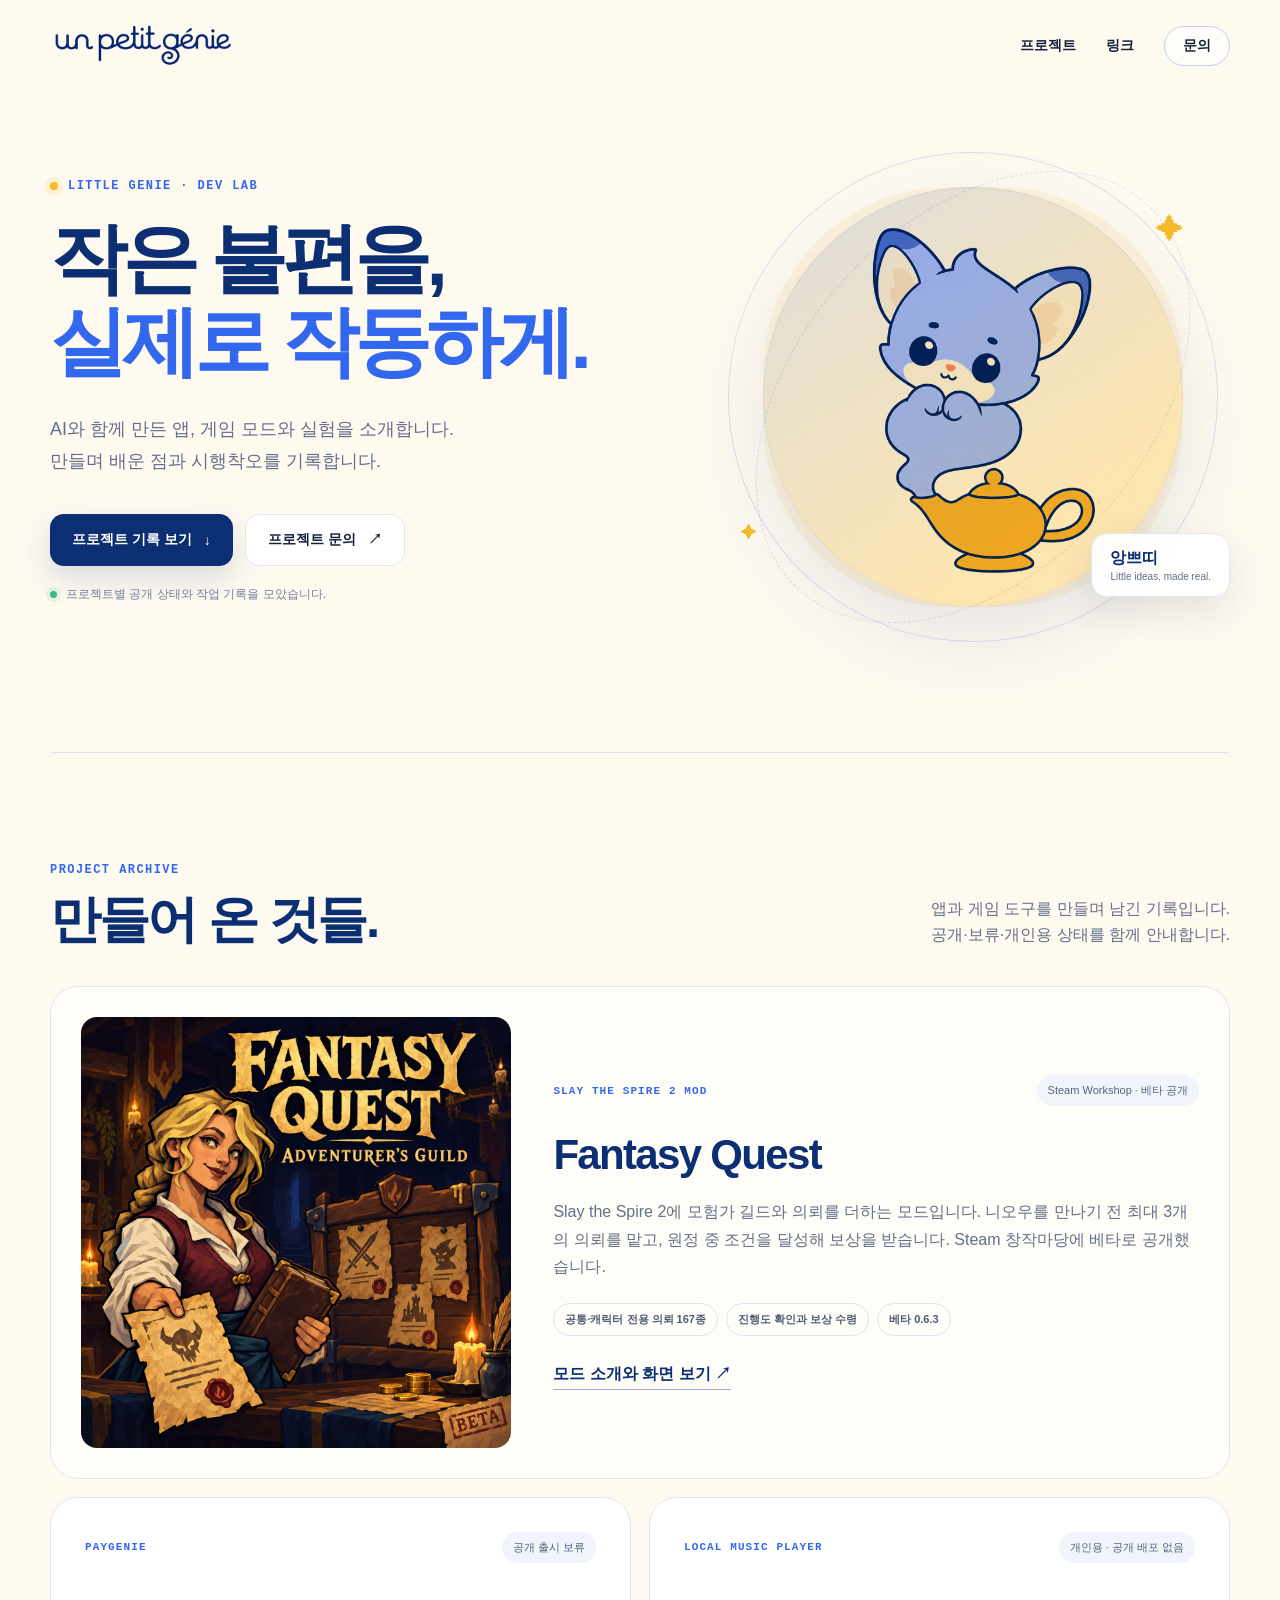
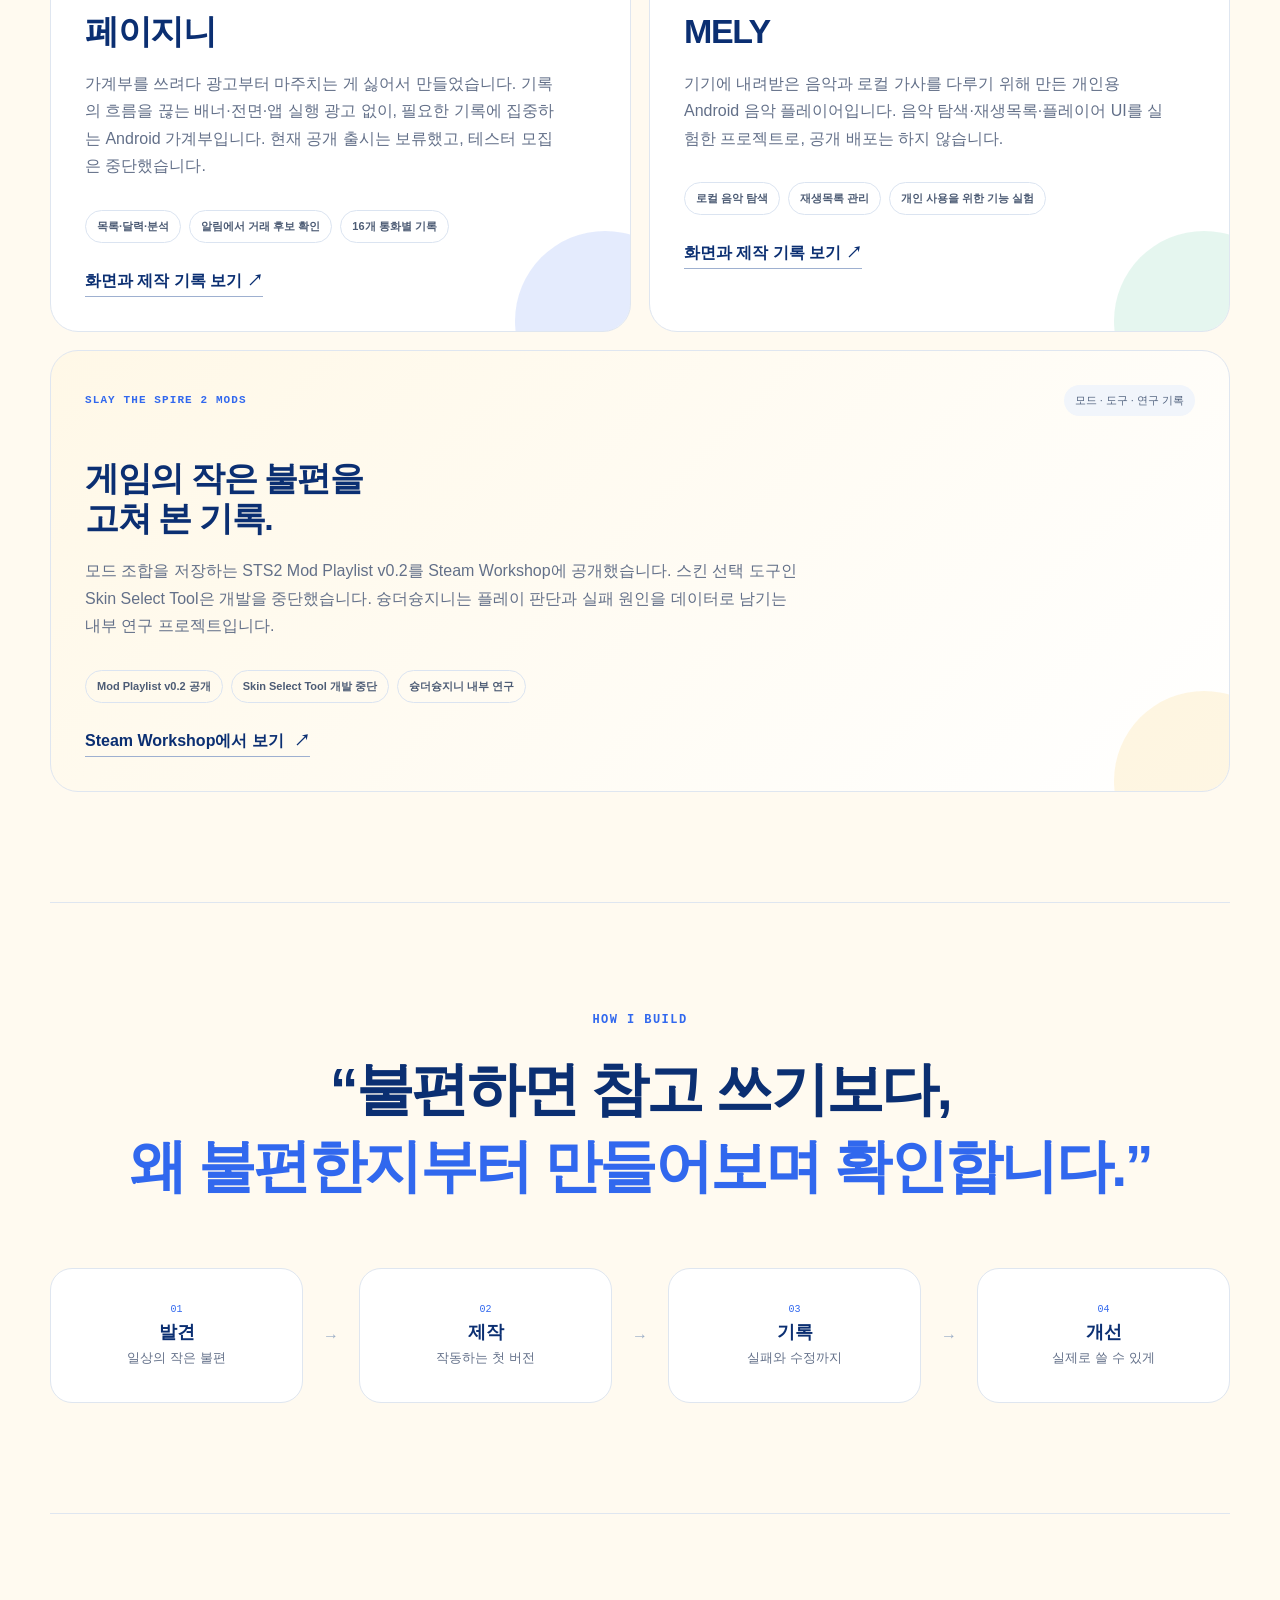
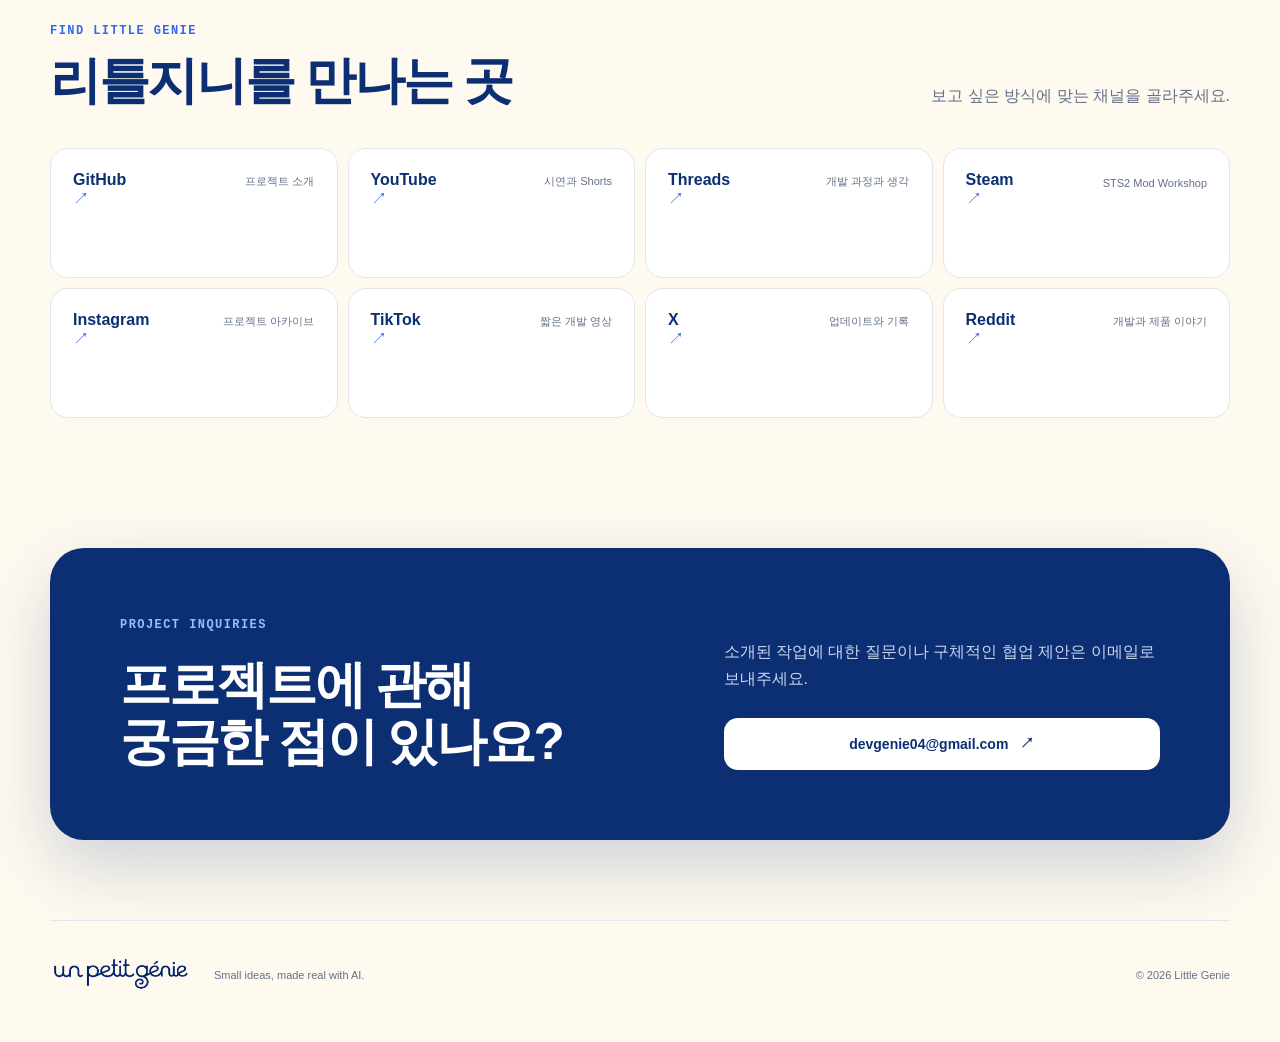
==== commit 6b4cdc92: "Add Fantasy Quest portfolio page and project card" ====
--- a/index.html
+++ b/index.html
@@ -1,182 +1,195 @@
-<!doctype html>
-<html lang="ko">
-  <head>
-    <meta charset="utf-8" />
-    <meta name="viewport" content="width=device-width, initial-scale=1" />
-    <title>리틀지니 | 작은 불편을 실제로 작동하게</title>
-    <meta name="description" content="AI와 함께 만든 앱, 게임 모드와 실험을 기록하는 개발자 리틀지니의 공식 허브입니다. 프로젝트별 공개 상태와 작업 기록을 소개합니다." />
-    <meta name="theme-color" content="#fffaf0" />
-    <link rel="canonical" href="https://unpetitgenie.github.io/" />
-    <link rel="icon" href="/assets/mascot.png" />
-    <link rel="apple-touch-icon" href="/assets/mascot.png" />
-    <link rel="stylesheet" href="/styles.css" />
-
-    <meta property="og:type" content="website" />
-    <meta property="og:locale" content="ko_KR" />
-    <meta property="og:title" content="리틀지니 | 작은 불편을 실제로 작동하게" />
-    <meta property="og:description" content="AI와 함께 만든 앱, 게임 모드와 실험. 리틀지니의 프로젝트별 공개 상태와 작업 기록을 소개합니다." />
-    <meta property="og:url" content="https://unpetitgenie.github.io/" />
-    <meta property="og:image" content="https://unpetitgenie.github.io/assets/og.png" />
-    <meta property="og:image:width" content="1731" />
-    <meta property="og:image:height" content="909" />
-    <meta property="og:image:alt" content="리틀지니 공식 허브" />
-
-    <meta name="twitter:card" content="summary_large_image" />
-    <meta name="twitter:title" content="리틀지니 | 작은 불편을 실제로 작동하게" />
-    <meta name="twitter:description" content="AI와 함께 만든 앱, 게임 모드와 실험. 리틀지니의 프로젝트별 공개 상태와 작업 기록을 소개합니다." />
-    <meta name="twitter:image" content="https://unpetitgenie.github.io/assets/og.png" />
-  </head>
-  <body>
-    <main>
-      <nav class="topbar" aria-label="주요 메뉴">
-        <a class="brand" href="#top" aria-label="리틀지니 홈">
-          <img src="/assets/wordmark.png" alt="un petit génie" />
-        </a>
-        <div class="nav-links">
-          <a href="#projects">프로젝트</a>
-          <a href="#links">링크</a>
-          <a class="nav-contact" href="mailto:devgenie04@gmail.com">문의</a>
-        </div>
-      </nav>
-
-      <section class="hero" id="top">
-        <div class="hero-copy">
-          <p class="eyebrow"><span></span> LITTLE GENIE · DEV LAB</p>
-          <h1>작은 불편을,<br /><strong>실제로 작동하게.</strong></h1>
-          <p class="hero-description">
-            <span>AI와 함께 만든 앱, 게임 모드와 실험을 소개합니다.</span>
-            <span>만들며 배운 점과 시행착오를 기록합니다.</span>
-          </p>
-          <div class="hero-actions">
-            <a class="button primary" href="#projects">프로젝트 기록 보기 <span aria-hidden="true">↓</span></a>
-            <a class="button secondary" href="mailto:devgenie04@gmail.com">프로젝트 문의 <span aria-hidden="true">↗</span></a>
-          </div>
-          <p class="availability"><span></span> 프로젝트별 공개 상태와 작업 기록을 모았습니다.</p>
-        </div>
-
-        <div class="mascot-stage" aria-label="램프에서 나온 여우 지니 캐릭터 앙쁘띠">
-          <div class="orbit orbit-one"></div>
-          <div class="orbit orbit-two"></div>
-          <div class="spark spark-one">✦</div>
-          <div class="spark spark-two">✦</div>
-          <img src="/assets/mascot.png" alt="램프에서 나온 파란 여우 지니 캐릭터 앙쁘띠" />
-          <div class="mascot-note">
-            <span>앙쁘띠</span>
-            <small>Little ideas, made real.</small>
-          </div>
-        </div>
-      </section>
-
-      <section class="section projects-section" id="projects">
-        <div class="section-heading">
-          <div>
-            <p class="section-kicker">PROJECT ARCHIVE</p>
-            <h2>만들어 온 것들.</h2>
-          </div>
-          <p>앱과 게임 도구를 만들며 남긴 기록입니다.<br />공개·보류·개인용 상태를 함께 안내합니다.</p>
-        </div>
-
-        <div class="project-grid">
-          <article class="project-card blue">
-            <div class="project-topline">
-              <p>PAYGENIE</p>
-              <span>공개 출시 보류</span>
-            </div>
-            <h3>페이지니</h3>
-            <p class="project-description">가계부를 쓰려다 광고부터 마주치는 게 싫어서 만들었습니다. 기록의 흐름을 끊는 배너·전면·앱 실행 광고 없이, 필요한 기록에 집중하는 Android 가계부입니다. 현재 공개 출시는 보류했고, 테스터 모집은 중단했습니다.</p>
-            <ul>
-              <li>목록·달력·분석</li>
-              <li>알림에서 거래 후보 확인</li>
-              <li>16개 통화별 기록</li>
-            </ul>
-            <a class="inline-link" href="paygenie.html">화면과 제작 기록 보기 ↗</a>
-          </article>
-
-          <article class="project-card mint">
-            <div class="project-topline">
-              <p>LOCAL MUSIC PLAYER</p>
-              <span>개인용 · 공개 배포 없음</span>
-            </div>
-            <h3>MELY</h3>
-            <p class="project-description">기기에 내려받은 음악과 로컬 가사를 다루기 위해 만든 개인용 Android 음악 플레이어입니다. 음악 탐색·재생목록·플레이어 UI를 실험한 프로젝트로, 공개 배포는 하지 않습니다.</p>
-            <ul>
-              <li>로컬 음악 탐색</li>
-              <li>재생목록 관리</li>
-              <li>개인 사용을 위한 기능 실험</li>
-            </ul>
-            <a class="inline-link" href="mely.html">화면과 제작 기록 보기 ↗</a>
-          </article>
-
-          <article class="project-card gold mod-card">
-            <div class="project-topline">
-              <p>SLAY THE SPIRE 2 MODS</p>
-              <span>모드 · 도구 · 연구 기록</span>
-            </div>
-            <h3>게임의 작은 불편을<br />고쳐 본 기록.</h3>
-            <p class="project-description">모드 조합을 저장하는 STS2 Mod Playlist v0.2를 Steam Workshop에 공개했습니다. 스킨 선택 도구인 Skin Select Tool은 개발을 중단했습니다. 슝더슝지니는 플레이 판단과 실패 원인을 데이터로 남기는 내부 연구 프로젝트입니다.</p>
-            <ul>
-              <li>Mod Playlist v0.2 공개</li>
-              <li>Skin Select Tool 개발 중단</li>
-              <li>슝더슝지니 내부 연구</li>
-            </ul>
-            <a class="inline-link" href="https://steamcommunity.com/sharedfiles/filedetails/?id=3778488727" target="_blank" rel="noreferrer">Steam Workshop에서 보기 <span aria-hidden="true">↗</span></a>
-          </article>
-        </div>
-      </section>
-
-      <section class="section philosophy">
-        <p class="section-kicker">HOW I BUILD</p>
-        <blockquote>
-          <span>“불편하면 참고 쓰기보다,</span>
-          <strong>왜 불편한지부터 만들어보며 확인합니다.”</strong>
-        </blockquote>
-        <div class="process-row" aria-label="개발 과정">
-          <div><span>01</span><strong>발견</strong><small>일상의 작은 불편</small></div>
-          <i aria-hidden="true">→</i>
-          <div><span>02</span><strong>제작</strong><small>작동하는 첫 버전</small></div>
-          <i aria-hidden="true">→</i>
-          <div><span>03</span><strong>기록</strong><small>실패와 수정까지</small></div>
-          <i aria-hidden="true">→</i>
-          <div><span>04</span><strong>개선</strong><small>실제로 쓸 수 있게</small></div>
-        </div>
-      </section>
-
-      <section class="section links-section" id="links">
-        <div class="section-heading links-heading">
-          <div>
-            <p class="section-kicker">FIND LITTLE GENIE</p>
-            <h2>리틀지니를 만나는 곳</h2>
-          </div>
-          <p>보고 싶은 방식에 맞는 채널을 골라주세요.</p>
-        </div>
-        <div class="social-grid">
-          <a href="https://github.com/unpetitgenie" target="_blank" rel="noreferrer"><span class="social-name">GitHub</span><span class="social-detail">프로젝트 소개</span><span aria-hidden="true">↗</span></a>
-          <a href="https://www.youtube.com/@unpetitgenie" target="_blank" rel="noreferrer"><span class="social-name">YouTube</span><span class="social-detail">시연과 Shorts</span><span aria-hidden="true">↗</span></a>
-          <a href="https://www.threads.com/@unpetitgenie" target="_blank" rel="noreferrer"><span class="social-name">Threads</span><span class="social-detail">개발 과정과 생각</span><span aria-hidden="true">↗</span></a>
-          <a href="https://steamcommunity.com/sharedfiles/filedetails/?id=3778488727" target="_blank" rel="noreferrer"><span class="social-name">Steam</span><span class="social-detail">STS2 Mod Workshop</span><span aria-hidden="true">↗</span></a>
-          <a href="https://www.instagram.com/unpetitgenie/" target="_blank" rel="noreferrer"><span class="social-name">Instagram</span><span class="social-detail">프로젝트 아카이브</span><span aria-hidden="true">↗</span></a>
-          <a href="https://www.tiktok.com/@unpetit_genie" target="_blank" rel="noreferrer"><span class="social-name">TikTok</span><span class="social-detail">짧은 개발 영상</span><span aria-hidden="true">↗</span></a>
-          <a href="https://x.com/unpetitgenie" target="_blank" rel="noreferrer"><span class="social-name">X</span><span class="social-detail">업데이트와 기록</span><span aria-hidden="true">↗</span></a>
-          <a href="https://www.reddit.com/user/unpetitgenie/" target="_blank" rel="noreferrer"><span class="social-name">Reddit</span><span class="social-detail">개발과 제품 이야기</span><span aria-hidden="true">↗</span></a>
-        </div>
-      </section>
-
-      <section class="contact-section">
-        <div>
-          <p class="section-kicker">PROJECT INQUIRIES</p>
-          <h2>프로젝트에 관해<br />궁금한 점이 있나요?</h2>
-        </div>
-        <div class="contact-copy">
-          <p>소개된 작업에 대한 질문이나 구체적인 협업 제안은 이메일로 보내주세요.</p>
-          <a class="button contact-button" href="mailto:devgenie04@gmail.com">devgenie04@gmail.com <span aria-hidden="true">↗</span></a>
-        </div>
-      </section>
-
-      <footer>
-        <img src="/assets/wordmark.png" alt="un petit génie" />
-        <p>Small ideas, made real with AI.</p>
-        <span>© 2026 Little Genie</span>
-      </footer>
-    </main>
-  </body>
-</html>
+<!doctype html>
+<html lang="ko">
+  <head>
+    <meta charset="utf-8" />
+    <meta name="viewport" content="width=device-width, initial-scale=1" />
+    <title>리틀지니 | 작은 불편을 실제로 작동하게</title>
+    <meta name="description" content="AI와 함께 만든 앱, 게임 모드와 실험을 기록하는 개발자 리틀지니의 공식 허브입니다. 프로젝트별 공개 상태와 작업 기록을 소개합니다." />
+    <meta name="theme-color" content="#fffaf0" />
+    <link rel="canonical" href="https://unpetitgenie.github.io/" />
+    <link rel="icon" href="/assets/mascot.png" />
+    <link rel="apple-touch-icon" href="/assets/mascot.png" />
+    <link rel="stylesheet" href="/styles.css" />
+    <link rel="stylesheet" href="/fantasy-quest.css" />
+
+    <meta property="og:type" content="website" />
+    <meta property="og:locale" content="ko_KR" />
+    <meta property="og:title" content="리틀지니 | 작은 불편을 실제로 작동하게" />
+    <meta property="og:description" content="AI와 함께 만든 앱, 게임 모드와 실험. 리틀지니의 프로젝트별 공개 상태와 작업 기록을 소개합니다." />
+    <meta property="og:url" content="https://unpetitgenie.github.io/" />
+    <meta property="og:image" content="https://unpetitgenie.github.io/assets/og.png" />
+    <meta property="og:image:width" content="1731" />
+    <meta property="og:image:height" content="909" />
+    <meta property="og:image:alt" content="리틀지니 공식 허브" />
+
+    <meta name="twitter:card" content="summary_large_image" />
+    <meta name="twitter:title" content="리틀지니 | 작은 불편을 실제로 작동하게" />
+    <meta name="twitter:description" content="AI와 함께 만든 앱, 게임 모드와 실험. 리틀지니의 프로젝트별 공개 상태와 작업 기록을 소개합니다." />
+    <meta name="twitter:image" content="https://unpetitgenie.github.io/assets/og.png" />
+  </head>
+  <body>
+    <main>
+      <nav class="topbar" aria-label="주요 메뉴">
+        <a class="brand" href="#top" aria-label="리틀지니 홈">
+          <img src="/assets/wordmark.png" alt="un petit génie" />
+        </a>
+        <div class="nav-links">
+          <a href="#projects">프로젝트</a>
+          <a href="#links">링크</a>
+          <a class="nav-contact" href="mailto:devgenie04@gmail.com">문의</a>
+        </div>
+      </nav>
+
+      <section class="hero" id="top">
+        <div class="hero-copy">
+          <p class="eyebrow"><span></span> LITTLE GENIE · DEV LAB</p>
+          <h1>작은 불편을,<br /><strong>실제로 작동하게.</strong></h1>
+          <p class="hero-description">
+            <span>AI와 함께 만든 앱, 게임 모드와 실험을 소개합니다.</span>
+            <span>만들며 배운 점과 시행착오를 기록합니다.</span>
+          </p>
+          <div class="hero-actions">
+            <a class="button primary" href="#projects">프로젝트 기록 보기 <span aria-hidden="true">↓</span></a>
+            <a class="button secondary" href="mailto:devgenie04@gmail.com">프로젝트 문의 <span aria-hidden="true">↗</span></a>
+          </div>
+          <p class="availability"><span></span> 프로젝트별 공개 상태와 작업 기록을 모았습니다.</p>
+        </div>
+
+        <div class="mascot-stage" aria-label="램프에서 나온 여우 지니 캐릭터 앙쁘띠">
+          <div class="orbit orbit-one"></div>
+          <div class="orbit orbit-two"></div>
+          <div class="spark spark-one">✦</div>
+          <div class="spark spark-two">✦</div>
+          <img src="/assets/mascot.png" alt="램프에서 나온 파란 여우 지니 캐릭터 앙쁘띠" />
+          <div class="mascot-note">
+            <span>앙쁘띠</span>
+            <small>Little ideas, made real.</small>
+          </div>
+        </div>
+      </section>
+
+      <section class="section projects-section" id="projects">
+        <div class="section-heading">
+          <div>
+            <p class="section-kicker">PROJECT ARCHIVE</p>
+            <h2>만들어 온 것들.</h2>
+          </div>
+          <p>앱과 게임 도구를 만들며 남긴 기록입니다.<br />공개·보류·개인용 상태를 함께 안내합니다.</p>
+        </div>
+
+        <div class="project-grid">
+          <article class="project-card fq-card">
+            <a class="fq-card-art" href="fantasy-quest.html" aria-label="Fantasy Quest 소개 보기">
+              <img src="assets/fantasy-quest/cover.png" alt="Fantasy Quest: Adventurer’s Guild 베타 대표 일러스트. 의뢰서를 건네는 길드 접수원과 게시판." width="1254" height="1254" loading="lazy" />
+            </a>
+            <div class="fq-card-copy">
+              <div class="project-topline"><p>SLAY THE SPIRE 2 MOD</p><span>Steam Workshop · 베타 공개</span></div>
+              <h3>Fantasy Quest</h3>
+              <p class="project-description">Slay the Spire 2에 모험가 길드와 의뢰를 더하는 모드입니다. 니오우를 만나기 전 최대 3개의 의뢰를 맡고, 원정 중 조건을 달성해 보상을 받습니다. Steam 창작마당에 베타로 공개했습니다.</p>
+              <ul><li>공통·캐릭터 전용 의뢰 167종</li><li>진행도 확인과 보상 수령</li><li>베타 0.6.3</li></ul>
+              <a class="inline-link" href="fantasy-quest.html">모드 소개와 화면 보기 ↗</a>
+            </div>
+          </article>
+          <article class="project-card blue">
+            <div class="project-topline">
+              <p>PAYGENIE</p>
+              <span>공개 출시 보류</span>
+            </div>
+            <h3>페이지니</h3>
+            <p class="project-description">가계부를 쓰려다 광고부터 마주치는 게 싫어서 만들었습니다. 기록의 흐름을 끊는 배너·전면·앱 실행 광고 없이, 필요한 기록에 집중하는 Android 가계부입니다. 현재 공개 출시는 보류했고, 테스터 모집은 중단했습니다.</p>
+            <ul>
+              <li>목록·달력·분석</li>
+              <li>알림에서 거래 후보 확인</li>
+              <li>16개 통화별 기록</li>
+            </ul>
+            <a class="inline-link" href="paygenie.html">화면과 제작 기록 보기 ↗</a>
+          </article>
+
+          <article class="project-card mint">
+            <div class="project-topline">
+              <p>LOCAL MUSIC PLAYER</p>
+              <span>개인용 · 공개 배포 없음</span>
+            </div>
+            <h3>MELY</h3>
+            <p class="project-description">기기에 내려받은 음악과 로컬 가사를 다루기 위해 만든 개인용 Android 음악 플레이어입니다. 음악 탐색·재생목록·플레이어 UI를 실험한 프로젝트로, 공개 배포는 하지 않습니다.</p>
+            <ul>
+              <li>로컬 음악 탐색</li>
+              <li>재생목록 관리</li>
+              <li>개인 사용을 위한 기능 실험</li>
+            </ul>
+            <a class="inline-link" href="mely.html">화면과 제작 기록 보기 ↗</a>
+          </article>
+
+          <article class="project-card gold mod-card">
+            <div class="project-topline">
+              <p>SLAY THE SPIRE 2 MODS</p>
+              <span>모드 · 도구 · 연구 기록</span>
+            </div>
+            <h3>게임의 작은 불편을<br />고쳐 본 기록.</h3>
+            <p class="project-description">모드 조합을 저장하는 STS2 Mod Playlist v0.2를 Steam Workshop에 공개했습니다. 스킨 선택 도구인 Skin Select Tool은 개발을 중단했습니다. 슝더슝지니는 플레이 판단과 실패 원인을 데이터로 남기는 내부 연구 프로젝트입니다.</p>
+            <ul>
+              <li>Mod Playlist v0.2 공개</li>
+              <li>Skin Select Tool 개발 중단</li>
+              <li>슝더슝지니 내부 연구</li>
+            </ul>
+            <a class="inline-link" href="https://steamcommunity.com/sharedfiles/filedetails/?id=3778488727" target="_blank" rel="noreferrer">Steam Workshop에서 보기 <span aria-hidden="true">↗</span></a>
+          </article>
+        </div>
+      </section>
+
+      <section class="section philosophy">
+        <p class="section-kicker">HOW I BUILD</p>
+        <blockquote>
+          <span>“불편하면 참고 쓰기보다,</span>
+          <strong>왜 불편한지부터 만들어보며 확인합니다.”</strong>
+        </blockquote>
+        <div class="process-row" aria-label="개발 과정">
+          <div><span>01</span><strong>발견</strong><small>일상의 작은 불편</small></div>
+          <i aria-hidden="true">→</i>
+          <div><span>02</span><strong>제작</strong><small>작동하는 첫 버전</small></div>
+          <i aria-hidden="true">→</i>
+          <div><span>03</span><strong>기록</strong><small>실패와 수정까지</small></div>
+          <i aria-hidden="true">→</i>
+          <div><span>04</span><strong>개선</strong><small>실제로 쓸 수 있게</small></div>
+        </div>
+      </section>
+
+      <section class="section links-section" id="links">
+        <div class="section-heading links-heading">
+          <div>
+            <p class="section-kicker">FIND LITTLE GENIE</p>
+            <h2>리틀지니를 만나는 곳</h2>
+          </div>
+          <p>보고 싶은 방식에 맞는 채널을 골라주세요.</p>
+        </div>
+        <div class="social-grid">
+          <a href="https://github.com/unpetitgenie" target="_blank" rel="noreferrer"><span class="social-name">GitHub</span><span class="social-detail">프로젝트 소개</span><span aria-hidden="true">↗</span></a>
+          <a href="https://www.youtube.com/@unpetitgenie" target="_blank" rel="noreferrer"><span class="social-name">YouTube</span><span class="social-detail">시연과 Shorts</span><span aria-hidden="true">↗</span></a>
+          <a href="https://www.threads.com/@unpetitgenie" target="_blank" rel="noreferrer"><span class="social-name">Threads</span><span class="social-detail">개발 과정과 생각</span><span aria-hidden="true">↗</span></a>
+          <a href="https://steamcommunity.com/sharedfiles/filedetails/?id=3778488727" target="_blank" rel="noreferrer"><span class="social-name">Steam</span><span class="social-detail">STS2 Mod Workshop</span><span aria-hidden="true">↗</span></a>
+          <a href="https://www.instagram.com/unpetitgenie/" target="_blank" rel="noreferrer"><span class="social-name">Instagram</span><span class="social-detail">프로젝트 아카이브</span><span aria-hidden="true">↗</span></a>
+          <a href="https://www.tiktok.com/@unpetit_genie" target="_blank" rel="noreferrer"><span class="social-name">TikTok</span><span class="social-detail">짧은 개발 영상</span><span aria-hidden="true">↗</span></a>
+          <a href="https://x.com/unpetitgenie" target="_blank" rel="noreferrer"><span class="social-name">X</span><span class="social-detail">업데이트와 기록</span><span aria-hidden="true">↗</span></a>
+          <a href="https://www.reddit.com/user/unpetitgenie/" target="_blank" rel="noreferrer"><span class="social-name">Reddit</span><span class="social-detail">개발과 제품 이야기</span><span aria-hidden="true">↗</span></a>
+        </div>
+      </section>
+
+      <section class="contact-section">
+        <div>
+          <p class="section-kicker">PROJECT INQUIRIES</p>
+          <h2>프로젝트에 관해<br />궁금한 점이 있나요?</h2>
+        </div>
+        <div class="contact-copy">
+          <p>소개된 작업에 대한 질문이나 구체적인 협업 제안은 이메일로 보내주세요.</p>
+          <a class="button contact-button" href="mailto:devgenie04@gmail.com">devgenie04@gmail.com <span aria-hidden="true">↗</span></a>
+        </div>
+      </section>
+
+      <footer>
+        <img src="/assets/wordmark.png" alt="un petit génie" />
+        <p>Small ideas, made real with AI.</p>
+        <span>© 2026 Little Genie</span>
+      </footer>
+    </main>
+  </body>
+</html>
--- a/fantasy-quest.css
+++ b/fantasy-quest.css
@@ -0,0 +1,76 @@
+.fq-card { grid-column: 1 / -1; display: grid; grid-template-columns: minmax(240px, .8fr) 1.2fr; gap: 42px; align-items: center; padding: 30px; background: #fffdf7; }
+.fq-card::after { display: none; }
+.fq-card-art { display: block; }
+.fq-card-art img { display: block; width: 100%; height: auto; border-radius: 16px; }
+.fq-card h3 { margin: 24px 0 18px; font-size: 42px; }
+.fq-card .project-description { max-width: none; }
+.fq-card ul { margin-top: 22px; }
+.fq-card .project-topline { flex-wrap: wrap; }
+.fq-page { width: min(1180px, calc(100% - 48px)); margin: 0 auto; }
+.fq-hero { display: grid; grid-template-columns: 1.1fr 1fr; gap: 60px; align-items: center; padding: 62px 0 70px; }
+.fq-hero .section-kicker { margin-bottom: 20px; }
+.fq-hero h1 { color: var(--navy); font-size: clamp(42px, 5.2vw, 66px); letter-spacing: -.05em; line-height: 1.08; margin: 0; }
+.fq-subtitle { color: #8d681e; margin: 12px 0 30px; font-size: 20px; }
+.fq-hero h2 { color: var(--navy); font-size: clamp(26px, 3vw, 36px); line-height: 1.4; letter-spacing: -.035em; margin: 0 0 20px; }
+.fq-intro { line-height: 1.85; font-size: 16px; color: var(--muted); margin: 0; }
+.fq-actions { display: flex; flex-wrap: wrap; gap: 10px; margin-top: 28px; }
+.fq-beta { color: var(--muted); font-size: 12px; line-height: 1.7; margin: 18px 0 0; }
+.fq-cover { margin: 0; }
+.fq-cover img { display: block; width: 100%; height: auto; border-radius: 24px; box-shadow: 0 20px 45px #101b2920; }
+.fq-cover figcaption { text-align: center; font-size: 12px; color: var(--muted); margin-top: 14px; line-height: 1.6; }
+.fq-overview { display: grid; grid-template-columns: repeat(3, 1fr); padding: 28px 0; border-top: 1px solid var(--line); border-bottom: 1px solid var(--line); }
+.fq-overview > div { display: grid; gap: 9px; text-align: center; padding: 14px 8px; }
+.fq-overview > div + div { border-left: 1px solid var(--line); }
+.fq-overview strong { font-size: clamp(28px, 3.4vw, 44px); line-height: 1.2; color: var(--navy); }
+.fq-overview span { color: var(--muted); font-size: 14px; line-height: 1.6; }
+.fq-screens { padding: 90px 0; scroll-margin-top: 30px; }
+.fq-screens .section-heading h2 { font-size: clamp(28px, 3.4vw, 42px); line-height: 1.3; }
+.fq-screens .section-heading > p { font-size: 13px; }
+.fq-gallery { display: grid; grid-template-columns: repeat(2, minmax(0, 1fr)); gap: 34px 24px; }
+.fq-gallery figure { margin: 0; min-width: 0; }
+.fq-gallery figure > a { display: block; border-radius: 16px; overflow: hidden; border: 1px solid #1a2338; background: #0b1018; }
+.fq-gallery img { display: block; width: 100%; height: auto; }
+.fq-gallery figcaption { padding: 22px 2px 0; }
+.fq-gallery figcaption > span { font-size: 12px; color: #8d681e; font-weight: 750; }
+.fq-gallery h3 { color: var(--navy); font-size: 23px; line-height: 1.4; margin: 10px 0; letter-spacing: -.025em; }
+.fq-gallery p { color: var(--muted); line-height: 1.8; margin: 0; font-size: 14px; }
+.fq-status { display: grid; grid-template-columns: 1fr 1.1fr; gap: 70px; padding: 44px; border-radius: 24px; border: 1px solid #e9dec3; background: #fffdf7; }
+.fq-status h2 { color: var(--navy); font-size: clamp(28px, 3.2vw, 38px); line-height: 1.3; letter-spacing: -.035em; margin: 0; }
+.fq-status > div > p:last-child { color: var(--muted); line-height: 1.85; font-size: 14px; }
+.fq-status dl { margin: 0; }
+.fq-status dl > div { display: grid; grid-template-columns: 110px minmax(0, 1fr); gap: 18px; padding: 16px 0; border-bottom: 1px solid var(--line); }
+.fq-status dl > div:first-child { padding-top: 0; }
+.fq-status dl > div:last-child { border: 0; padding-bottom: 0; }
+.fq-status dt { color: var(--muted); font-size: 13px; line-height: 1.7; }
+.fq-status dd { margin: 0; color: var(--ink); font-size: 14px; line-height: 1.7; overflow-wrap: anywhere; }
+.fq-status small { color: var(--muted); font-size: 12px; }
+.fq-status dd a { text-decoration: underline; text-underline-offset: 4px; }
+.fq-bottom { display: flex; justify-content: center; align-items: center; gap: 26px; padding: 54px 0 70px; flex-wrap: wrap; }
+.fq-bottom .inline-link { margin: 0; }
+.fq-page footer { width: 100%; }
+@media (max-width: 900px) {
+  .fq-card { gap: 28px; }
+  .fq-card h3 { font-size: 34px; }
+  .fq-hero { gap: 30px; }
+  .fq-hero h1 { font-size: 42px; }
+  .fq-status { gap: 32px; padding: 30px; }
+  .fq-screens .section-heading { align-items: start; flex-direction: column; gap: 20px; }
+  .fq-screens .section-heading > p { text-align: left; }
+}
+@media (max-width: 620px) {
+  .fq-card { grid-template-columns: 1fr; padding: 22px; }
+  .fq-card-art { max-width: 420px; margin: 0 auto; }
+  .fq-card h3 { margin-top: 22px; font-size: 34px; }
+  .fq-page { width: calc(100% - 32px); }
+  .fq-hero { grid-template-columns: 1fr; padding: 35px 0 42px; gap: 34px; }
+  .fq-hero h1 { font-size: clamp(34px, 10vw, 48px); }
+  .fq-cover { max-width: 460px; margin: 0 auto; }
+  .fq-overview { gap: 0; padding: 16px 0; }
+  .fq-overview strong { font-size: 27px; }
+  .fq-overview span { font-size: 11px; }
+  .fq-screens { padding: 52px 0; }
+  .fq-gallery { grid-template-columns: 1fr; gap: 34px; }
+  .fq-status { grid-template-columns: 1fr; padding: 24px; gap: 22px; }
+  .fq-status dl > div { grid-template-columns: 86px minmax(0, 1fr); gap: 10px; }
+  .fq-bottom { gap: 22px; padding: 36px 0 48px; }
+}
